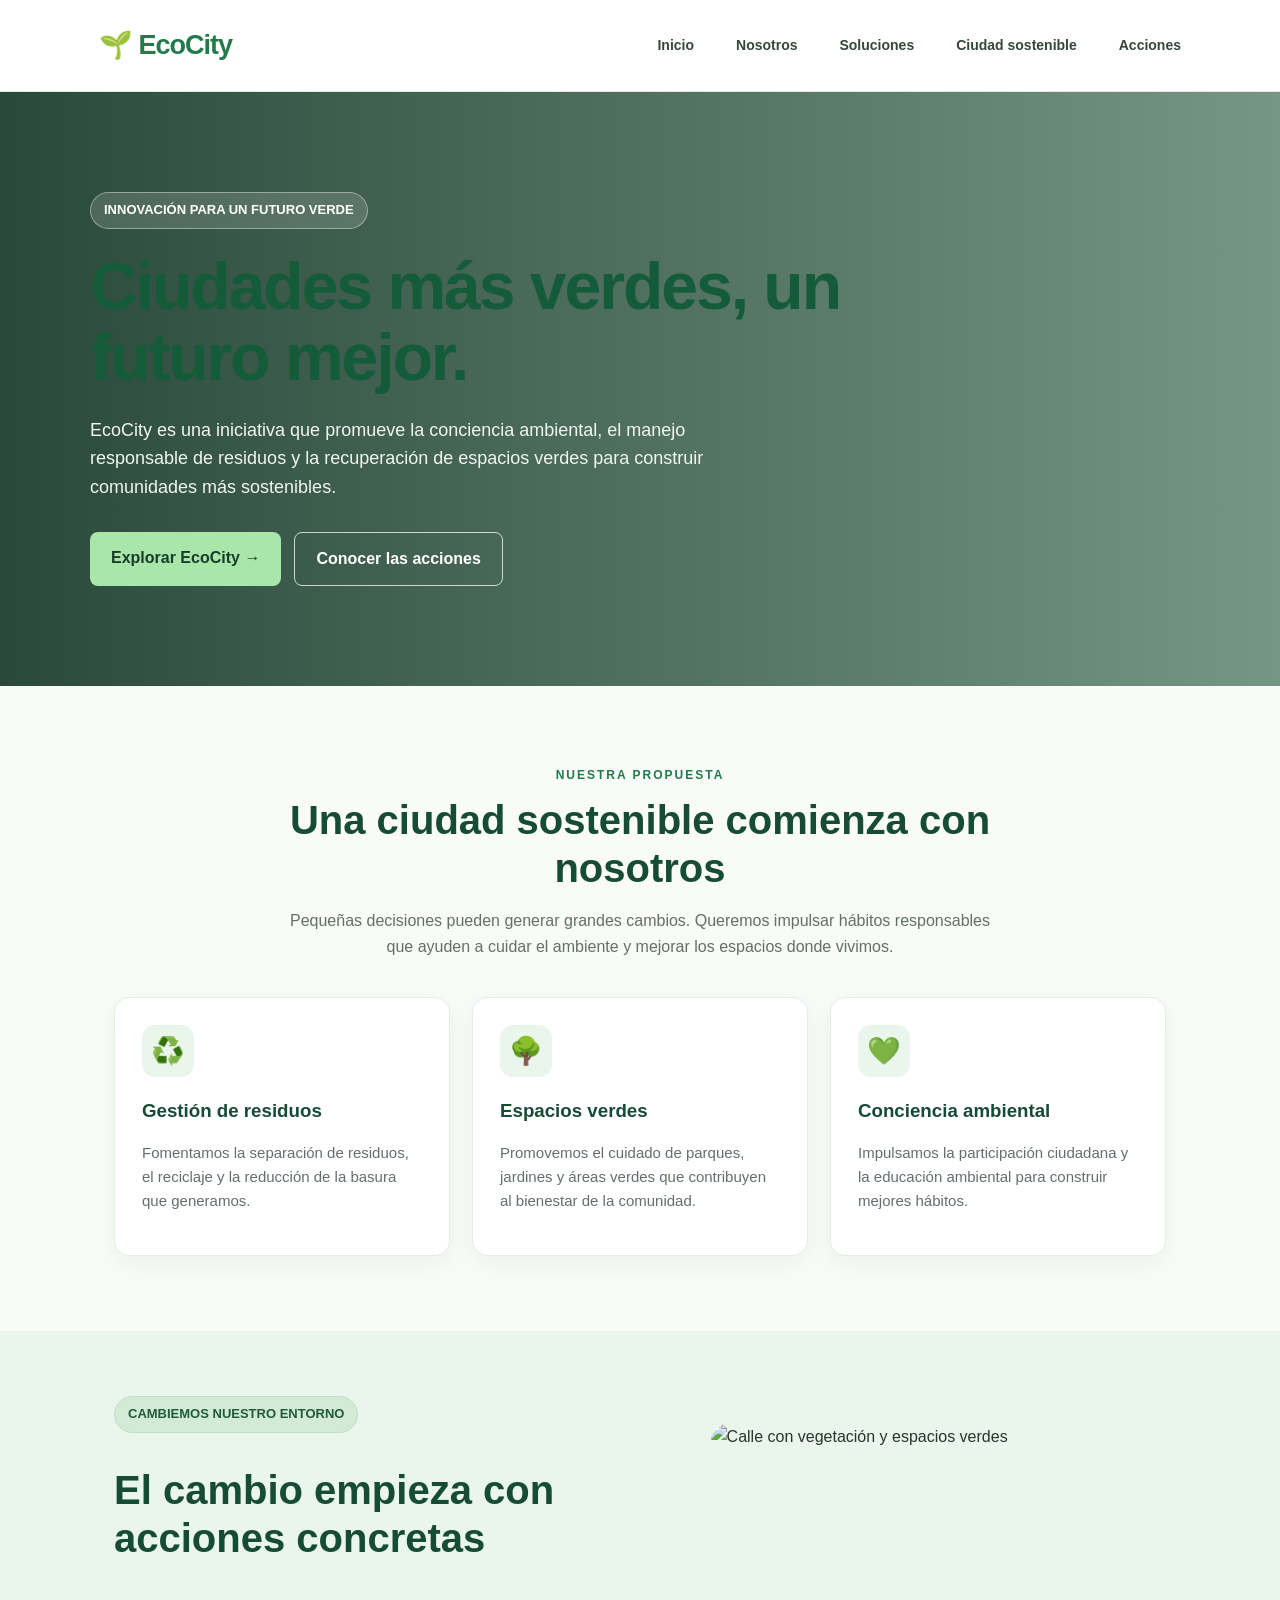
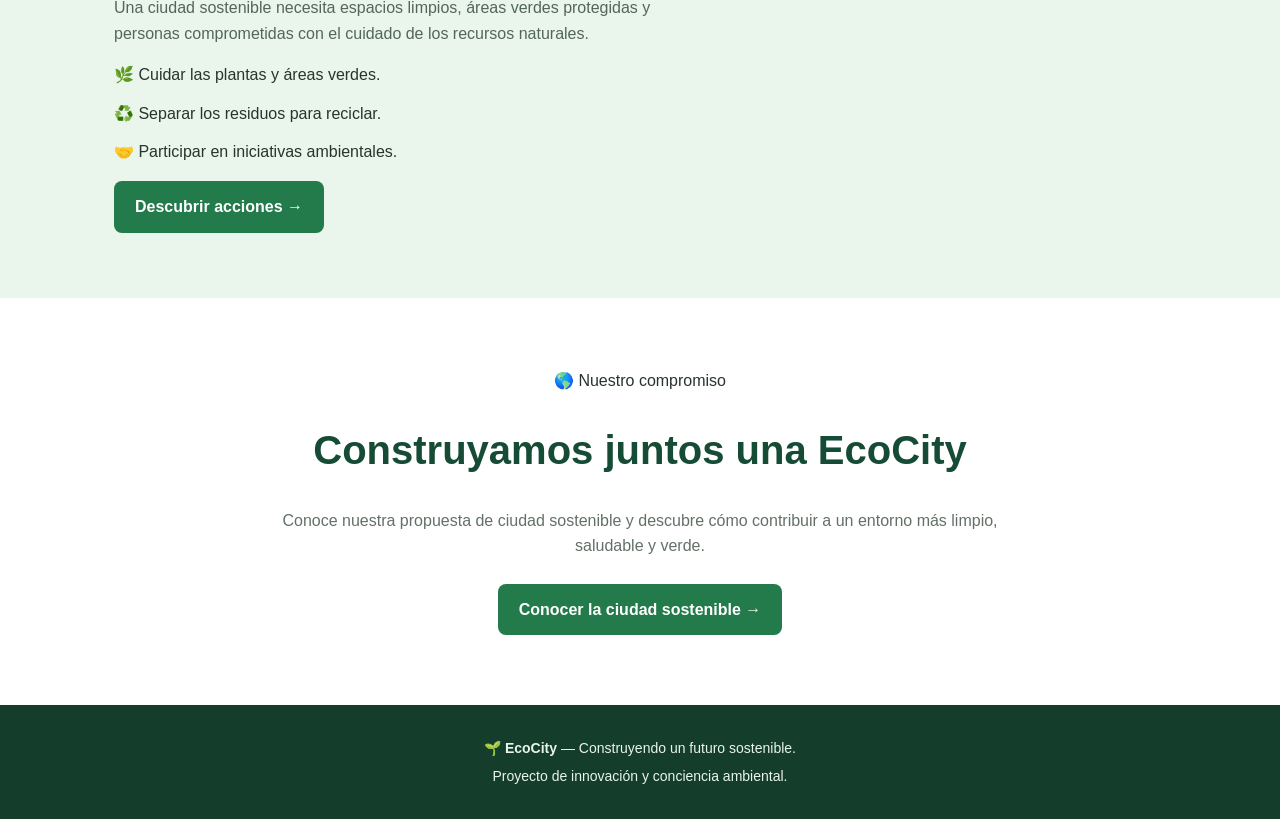
==== index.html @ c3476f80 "Add files via upload" ====
<!DOCTYPE html>
<html lang="es">
<head>
    <meta charset="UTF-8">
    <meta name="viewport" content="width=device-width, initial-scale=1.0">

    <title>EcoCity | Construyendo ciudades sostenibles</title>

    <meta name="description" content="EcoCity promueve ciudades más limpias, verdes y sostenibles mediante la conciencia ambiental y la gestión responsable de residuos.">

    <link rel="stylesheet" href="estilos.css">

    <style>
        :root {
            --verde: #237a4b;
            --verde-oscuro: #164b35;
            --verde-claro: #eaf5eb;
            --blanco: #ffffff;
            --texto: #26352d;
            --gris: #637067;
        }

        * {
            box-sizing: border-box;
        }

        html {
            scroll-behavior: smooth;
        }

        body {
            margin: 0;
            font-family: Arial, Helvetica, sans-serif;
            color: var(--texto);
            background: #f8fbf7;
            line-height: 1.6;
        }

        a {
            text-decoration: none;
        }

        .ec-header {
            background: var(--blanco);
            border-bottom: 1px solid #e4ece4;
            position: sticky;
            top: 0;
            z-index: 10;
        }

        .ec-nav {
            max-width: 1150px;
            margin: auto;
            padding: 16px 24px;
            display: flex;
            justify-content: space-between;
            align-items: center;
            gap: 20px;
        }

        .ec-logo {
            color: var(--verde);
            font-size: 27px;
            font-weight: 800;
            letter-spacing: -1px;
        }

        .ec-links {
            display: flex;
            flex-wrap: wrap;
            gap: 22px;
        }

        .ec-links a {
            color: #34473a;
            font-size: 14px;
            font-weight: 600;
        }

        .ec-links a:hover {
            color: var(--verde);
        }

        .ec-hero {
            background:
                linear-gradient(90deg, rgba(13, 48, 32, .88),
                rgba(20, 74, 45, .57)),
                url("https://images.unsplash.com/photo-1518005020951-eccb494ad742?auto=format&fit=crop&w=1800&q=85")
                center 55% / cover;
            color: white;
            padding: 100px 24px;
        }

        .ec-hero-content {
            max-width: 1100px;
            margin: auto;
        }

        .ec-etiqueta {
            display: inline-block;
            padding: 7px 13px;
            background: rgba(255, 255, 255, .15);
            border: 1px solid rgba(255, 255, 255, .4);
            border-radius: 30px;
            font-size: 13px;
            font-weight: 700;
        }

        .ec-hero h1 {
            max-width: 760px;
            font-size: clamp(38px, 6vw, 66px);
            line-height: 1.08;
            margin: 22px 0;
            letter-spacing: -2px;
        }

        .ec-hero p {
            max-width: 650px;
            font-size: 18px;
            color: #f0f6f0;
            margin-bottom: 30px;
        }

        .ec-botones {
            display: flex;
            flex-wrap: wrap;
            gap: 13px;
        }

        .ec-boton {
            display: inline-block;
            padding: 13px 21px;
            border-radius: 8px;
            font-weight: 700;
            transition: transform .2s, background .2s;
        }

        .ec-boton:hover {
            transform: translateY(-2px);
        }

        .ec-boton-principal {
            background: #a9e6a9;
            color: #173d29;
        }

        .ec-boton-secundario {
            color: white;
            border: 1px solid rgba(255, 255, 255, .75);
        }

        .ec-seccion {
            max-width: 1100px;
            margin: auto;
            padding: 75px 24px;
        }

        .ec-titulo {
            text-align: center;
            max-width: 720px;
            margin: 0 auto 38px;
        }

        .ec-titulo span {
            color: var(--verde);
            font-weight: 800;
            text-transform: uppercase;
            font-size: 12px;
            letter-spacing: 2px;
        }

        .ec-titulo h2 {
            font-size: clamp(28px, 4vw, 40px);
            line-height: 1.2;
            margin: 10px 0;
            color: var(--verde-oscuro);
        }

        .ec-titulo p {
            color: var(--gris);
        }

        .ec-grid {
            display: grid;
            grid-template-columns: repeat(3, minmax(0, 1fr));
            gap: 22px;
        }

        .ec-card {
            background: white;
            border: 1px solid #e4ece4;
            border-radius: 15px;
            padding: 27px;
            box-shadow: 0 8px 24px rgba(30, 70, 40, .05);
        }

        .ec-icono {
            width: 52px;
            height: 52px;
            display: grid;
            place-items: center;
            background: var(--verde-claro);
            border-radius: 13px;
            font-size: 27px;
        }

        .ec-card h3 {
            color: var(--verde-oscuro);
            margin-bottom: 8px;
        }

        .ec-card p {
            color: var(--gris);
            font-size: 15px;
        }

        .ec-destacado {
            background: var(--verde-claro);
        }

        .ec-destacado-contenido {
            max-width: 1100px;
            margin: auto;
            padding: 65px 24px;
            display: grid;
            grid-template-columns: 1.1fr .9fr;
            align-items: center;
            gap: 40px;
        }

        .ec-destacado h2 {
            color: var(--verde-oscuro);
            font-size: clamp(28px, 4vw, 40px);
            line-height: 1.2;
        }

        .ec-destacado p {
            color: #53665a;
        }

        .ec-lista {
            list-style: none;
            padding: 0;
        }

        .ec-lista li {
            margin: 13px 0;
        }

        .ec-imagen {
            width: 100%;
            min-height: 280px;
            height: 100%;
            max-height: 380px;
            object-fit: cover;
            border-radius: 18px;
        }

        .ec-acciones {
            background: white;
            text-align: center;
        }

        .ec-acciones-contenido {
            max-width: 800px;
            margin: auto;
            padding: 70px 24px;
        }

        .ec-acciones h2 {
            font-size: clamp(28px, 4vw, 40px);
            color: var(--verde-oscuro);
            line-height: 1.2;
        }

        .ec-acciones p {
            color: var(--gris);
            margin-bottom: 25px;
        }

        .ec-boton-verde {
            background: var(--verde);
            color: white;
        }

        .ec-footer {
            background: #143d2c;
            color: #e9f4eb;
            text-align: center;
            padding: 27px 20px;
            font-size: 14px;
        }

        .ec-footer p {
            margin: 5px 0;
        }

        @media (max-width: 760px) {
            .ec-nav {
                align-items: flex-start;
                flex-direction: column;
            }

            .ec-links {
                gap: 12px 18px;
            }

            .ec-hero {
                padding: 75px 22px;
            }

            .ec-grid {
                grid-template-columns: 1fr;
            }

            .ec-destacado-contenido {
                grid-template-columns: 1fr;
            }
        }
    </style>
</head>

<body>

    <header class="ec-header">
        <nav class="ec-nav">
            <a class="ec-logo" href="index.html">🌱 EcoCity</a>

            <div class="ec-links">
                <a href="index.html">Inicio</a>
                <a href="#nosotros">Nosotros</a>
                <a href="#soluciones">Soluciones</a>
                <a href="ciudad.html">Ciudad sostenible</a>
                <a href="acciones.html">Acciones</a>
            </div>
        </nav>
    </header>

    <main>
        <section class="ec-hero">
            <div class="ec-hero-content">
                <span class="ec-etiqueta">
                    INNOVACIÓN PARA UN FUTURO VERDE
                </span>

                <h1>Ciudades más verdes, un futuro mejor.</h1>

                <p>
                    EcoCity es una iniciativa que promueve la conciencia
                    ambiental, el manejo responsable de residuos y la
                    recuperación de espacios verdes para construir
                    comunidades más sostenibles.
                </p>

                <div class="ec-botones">
                    <a class="ec-boton ec-boton-principal"
                       href="ciudad.html">
                        Explorar EcoCity →
                    </a>

                    <a class="ec-boton ec-boton-secundario"
                       href="acciones.html">
                        Conocer las acciones
                    </a>
                </div>
            </div>
        </section>

        <section class="ec-seccion" id="nosotros">
            <div class="ec-titulo">
                <span>Nuestra propuesta</span>
                <h2>Una ciudad sostenible comienza con nosotros</h2>
                <p>
                    Pequeñas decisiones pueden generar grandes cambios.
                    Queremos impulsar hábitos responsables que ayuden a
                    cuidar el ambiente y mejorar los espacios donde vivimos.
                </p>
            </div>

            <div class="ec-grid">
                <article class="ec-card">
                    <div class="ec-icono">♻️</div>
                    <h3>Gestión de residuos</h3>
                    <p>
                        Fomentamos la separación de residuos, el reciclaje
                        y la reducción de la basura que generamos.
                    </p>
                </article>

                <article class="ec-card">
                    <div class="ec-icono">🌳</div>
                    <h3>Espacios verdes</h3>
                    <p>
                        Promovemos el cuidado de parques, jardines y áreas
                        verdes que contribuyen al bienestar de la comunidad.
                    </p>
                </article>

                <article class="ec-card">
                    <div class="ec-icono">💚</div>
                    <h3>Conciencia ambiental</h3>
                    <p>
                        Impulsamos la participación ciudadana y la educación
                        ambiental para construir mejores hábitos.
                    </p>
                </article>
            </div>
        </section>

        <section class="ec-destacado" id="soluciones">
            <div class="ec-destacado-contenido">
                <div>
                    <span class="ec-etiqueta"
                          style="background:#d3ebd5;color:#205c39;border-color:#c1dfc4">
                        CAMBIEMOS NUESTRO ENTORNO
                    </span>

                    <h2>El cambio empieza con acciones concretas</h2>

                    <p>
                        Una ciudad sostenible necesita espacios limpios,
                        áreas verdes protegidas y personas comprometidas
                        con el cuidado de los recursos naturales.
                    </p>

                    <ul class="ec-lista">
                        <li>🌿 Cuidar las plantas y áreas verdes.</li>
                        <li>♻️ Separar los residuos para reciclar.</li>
                        <li>🤝 Participar en iniciativas ambientales.</li>
                    </ul>

                    <a class="ec-boton ec-boton-verde"
                       href="acciones.html">
                        Descubrir acciones →
                    </a>
                </div>

                <img
                    class="ec-imagen"
                    src="https://ecolife.zone/wp-content/uploads/2024/10/green_streets_incorporating_nature_and_sustainability_into_pedestrian_spaces-1024x578.webp"
                    alt="Calle con vegetación y espacios verdes"
                    loading="lazy"
                >
            </div>
        </section>

        <section class="ec-acciones">
            <div class="ec-acciones-contenido">
                <span>🌎 Nuestro compromiso</span>

                <h2>Construyamos juntos una EcoCity</h2>

                <p>
                    Conoce nuestra propuesta de ciudad sostenible y descubre
                    cómo contribuir a un entorno más limpio, saludable y verde.
                </p>

                <a class="ec-boton ec-boton-verde"
                   href="ciudad.html">
                    Conocer la ciudad sostenible →
                </a>
            </div>
        </section>
    </main>

    <footer class="ec-footer">
        <p><strong>🌱 EcoCity</strong> — Construyendo un futuro sostenible.</p>
        <p>Proyecto de innovación y conciencia ambiental.</p>
    </footer>

</body>
</html>
---- estilos.css ----
* {
    box-sizing: border-box;
}

html {
    scroll-behavior: smooth;
}

body {
    margin: 0;
    font-family: Arial, Helvetica, sans-serif;
    color: #234536;
    background: #f5faf4;
    line-height: 1.6;
}


.barra {
    background: #176b43;
    color: white;
    padding: 16px 5%;
    display: flex;
    align-items: center;
    justify-content: space-between;
    gap: 20px;
    flex-wrap: wrap;
    box-shadow: 0 3px 12px #123b2818;
}

.logo {
    color: white;
    font-size: 27px;
    font-weight: bold;
    text-decoration: none;
    display: flex;
    align-items: center;
    gap: 8px;
}

.logo-hoja {
    font-size: 30px;
}

nav {
    display: flex;
    align-items: center;
    justify-content: center;
    gap: 18px;
    flex-wrap: wrap;
}

nav a {
    color: white;
    text-decoration: none;
    font-size: 14px;
    font-weight: bold;
    padding: 8px 10px;
    border-radius: 8px;
    transition: background 0.2s;
}

nav a:hover,
nav a[aria-current="page"] {
    background: #ffffff25;
}


.portada {
    padding: 75px 10%;
    background: linear-gradient(120deg, #e1f5df, #c5e9d7);
    text-align: center;
}

.etiqueta {
    color: #176b43;
    font-weight: bold;
    letter-spacing: 2px;
}

h1 {
    color: #145b39;
    font-size: clamp(34px, 5vw, 54px);
    line-height: 1.15;
    margin: 15px 0;
}

.portada > p:not(.etiqueta) {
    max-width: 650px;
    margin: 20px auto;
    font-size: 18px;
}

.boton {
    display: inline-block;
    background: #176b43;
    color: white;
    padding: 12px 24px;
    border-radius: 30px;
    text-decoration: none;
    font-weight: bold;
    margin-top: 12px;
}

.boton:hover {
    background: #104d30;
}

.seccion,
.reto {
    padding: 55px 8%;
}

.seccion h2,
.reto h2 {
    text-align: center;
    color: #176b43;
    font-size: 30px;
}

.introduccion {
    text-align: center;
    margin-bottom: 30px;
}

.tarjetas {
    display: grid;
    grid-template-columns: repeat(2, minmax(0, 1fr));
    gap: 22px;
    max-width: 950px;
    margin: 0 auto;
}

.tarjeta {
    background: white;
    padding: 25px;
    border-radius: 18px;
    border: 1px solid #dcebdc;
    box-shadow: 0 5px 16px #164d3810;
    transition: transform 0.2s;
}

.tarjeta:hover {
    transform: translateY(-4px);
}

.icono {
    font-size: 36px;
}

.tarjeta h3 {
    color: #176b43;
    margin-bottom: 8px;
}

.reto {
    background: #e5f3e3;
    max-width: 100%;
}

.reto > p {
    text-align: center;
}

.opcion {
    display: block;
    max-width: 600px;
    margin: 12px auto;
    padding: 14px;
    background: white;
    border-radius: 10px;
    cursor: pointer;
}

.opcion input {
    margin-right: 10px;
    accent-color: #176b43;
}

#progreso {
    font-weight: bold;
    color: #176b43;
    margin-top: 22px;
}

footer {
    text-align: center;
    background: #176b43;
    color: white;
    padding: 24px;
}

footer a {
    color: white;
}

@media (max-width: 600px) {
    .barra {
        justify-content: center;
    }

    nav {
        justify-content: center;
        gap: 14px;
    }

    .portada {
        padding: 50px 7%;
    }

    .tarjetas {
        grid-template-columns: 1fr;
    }

    .seccion,
    .reto {
        padding: 38px 6%;
    }
}

/* Tarjetas ecológicas interactivas */
.tarjeta-interactiva {
    overflow: hidden;
    transition: transform 0.3s ease, box-shadow 0.3s ease;
}

.tarjeta-interactiva:hover {
    transform: translateY(-5px);
    box-shadow: 0 10px 25px rgba(20, 100, 60, 0.15);
}

/* Imagen de cada acción */
.imagen-accion {
    width: 100%;
    height: 190px;
    object-fit: cover;
    display: block;
    border-radius: 12px;
    margin-bottom: 18px;
}

/* Botón para descubrir consejos */
.boton-accion {
    background: #176b45;
    color: white;
    border: none;
    border-radius: 25px;
    padding: 12px 20px;
    font-size: 14px;
    font-weight: bold;
    cursor: pointer;
    transition: background 0.3s ease, transform 0.2s ease;
}

.boton-accion:hover {
    background: #0d5032;
    transform: scale(1.04);
}

/* Mensaje que aparece al pulsar */
.mensaje-accion {
    margin-top: 15px;
    padding: 14px;
    background: #e4f6e9;
    border-left: 4px solid #238653;
    border-radius: 8px;
    color: #174d32;
}

.mensaje-accion p {
    margin-bottom: 0;
}

/* Calculadora de reciclaje EcoCity */
.calculadora-reciclaje {
    background: #f2faf4;
    padding: 40px 20px;
    border-radius: 16px;
}

.calculadora {
    max-width: 600px;
    margin: 24px auto 0;
    padding: 24px;
    background: #ffffff;
    border-radius: 16px;
    box-shadow: 0 8px 24px rgba(0, 0, 0, 0.08);
    display: flex;
    flex-direction: column;
    gap: 10px;
}

.calculadora label {
    font-weight: 600;
    margin-top: 8px;
    color: #174d32;
}

.calculadora select,
.calculadora input {
    width: 100%;
    padding: 12px;
    border: 1px solid #cbd5ce;
    border-radius: 8px;
    font: inherit;
    box-sizing: border-box;
}

.calculadora .boton-accion {
    margin-top: 12px;
}

.resultado-reciclaje {
    margin-top: 12px;
    padding: 16px;
    background: #e4f6e9;
    color: #174d32;
    border-radius: 10px;
    font-weight: 600;
}

.nota-reciclaje {
    font-size: 13px;
    color: #58665d;
    margin-top: 12px;
}

/* ===== PORTADA RENOVADA DE ECOCITY ===== */

.portada.portada-eco {
    position: relative;
    min-height: 430px;
    padding: 64px 7%;
    margin-bottom: 36px;
    border-radius: 24px;
    overflow: hidden;

    display: flex;
    align-items: center;
    justify-content: space-between;
    gap: 24px;

    background:
        linear-gradient(
            90deg,
            rgba(7, 42, 25, 0.88),
            rgba(7, 42, 25, 0.60),
            rgba(7, 42, 25, 0.20)
        ),
        url("https://images.unsplash.com/photo-1441974231531-c6227db76b6e?auto=format&fit=crop&w=1800&q=85")
        center / cover no-repeat;

    color: white;
    box-sizing: border-box;
}

.portada-eco .contenido-portada {
    max-width: 650px;
    position: relative;
    z-index: 1;
}

.portada-eco .etiqueta {
    display: inline-block;
    color: #e5ffe9;
    background: rgba(255, 255, 255, 0.14);
    padding: 8px 13px;
    border-radius: 999px;
    font-size: 0.8rem;
    font-weight: 700;
    letter-spacing: 0.06em;
}

.portada-eco h1 {
    color: white;
    font-size: clamp(2.2rem, 5vw, 4.2rem);
    line-height: 1.08;
    margin: 22px 0 16px;
}

.portada-eco h1 span {
    display: block;
    color: #b8f3c8;
}

.portada-eco .contenido-portada > p {
    max-width: 470px;
    font-size: 1.1rem;
    line-height: 1.6;
    color: #f1fff3;
}

.portada-eco .botones-portada {
    display: flex;
    flex-wrap: wrap;
    align-items: center;
    gap: 12px;
    margin-top: 26px;
}

.portada-eco .boton {
    display: inline-flex;
    align-items: center;
    gap: 10px;
    text-decoration: none;
    background: #b9f2c8;
    color: #15452b;
    padding: 14px 20px;
    border-radius: 999px;
    font-weight: 700;
    transition: transform 0.2s, background 0.2s;
}

.portada-eco .boton:hover {
    transform: translateY(-2px);
    background: #d3f9dc;
}

.portada-eco .boton-secundario {
    display: inline-flex;
    align-items: center;
    justify-content: center;
    text-decoration: none;
    color: white;
    border: 1px solid rgba(255, 255, 255, 0.8);
    background: rgba(255, 255, 255, 0.10);
    padding: 13px 18px;
    border-radius: 999px;
    font-weight: 700;
    transition: background 0.2s;
}

.portada-eco .boton-secundario:hover {
    background: rgba(255, 255, 255, 0.22);
}

.portada-eco .sello-portada {
    flex: 0 0 155px;
    width: 155px;
    height: 155px;
    border: 1px solid rgba(255, 255, 255, 0.7);
    border-radius: 50%;
    background: rgba(255, 255, 255, 0.12);
    backdrop-filter: blur(5px);

    display: flex;
    flex-direction: column;
    justify-content: center;
    align-items: center;
    text-align: center;

    color: white;
    position: relative;
    z-index: 1;
}

.portada-eco .sello-portada > span {
    font-size: 2.1rem;
}

.portada-eco .sello-portada strong {
    font-size: 1rem;
}

.portada-eco .sello-portada small {
    margin-top: 4px;
    color: #e3f8e8;
}

/* Adaptación para celulares */

@media (max-width: 700px) {
    .portada.portada-eco {
        min-height: auto;
        padding: 42px 24px;
        border-radius: 18px;
    }

    .portada-eco .sello-portada {
        display: none;
    }

    .portada-eco h1 {
        font-size: clamp(2rem, 9vw, 3rem);
    }

    .portada-eco .contenido-portada > p {
        font-size: 1rem;
    }

    .portada-eco .botones-portada {
        align-items: stretch;
        flex-direction: column;
    }

    .portada-eco .boton,
    .portada-eco .boton-secundario {
        width: 100%;
        box-sizing: border-box;
        justify-content: center;
    }
}

/* ===== MEJORA VISUAL DE LAS TARJETAS ECOCITY ===== */

.tarjetas {
    gap: 28px;
}

.tarjeta-interactiva {
    padding: 18px;
    border: 1px solid #dcebdd;
    border-radius: 20px;
    background: linear-gradient(180deg, #ffffff 0%, #f9fdf9 100%);
    box-shadow: 0 6px 20px rgba(23, 107, 67, 0.08);
    transition: transform 0.3s ease, box-shadow 0.3s ease;
}

.tarjeta-interactiva:hover {
    transform: translateY(-7px);
    box-shadow: 0 14px 30px rgba(23, 107, 67, 0.16);
}

.imagen-accion {
    height: 220px;
    object-fit: cover;
    border-radius: 14px;
    margin-bottom: 18px;
    transition: transform 0.4s ease;
}

.tarjeta-interactiva:hover .imagen-accion {
    transform: scale(1.02);
}

.tarjeta-interactiva h3 {
    font-size: 22px;
    margin-top: 8px;
    margin-bottom: 10px;
}

.tarjeta-interactiva p {
    color: #52675a;
    line-height: 1.7;
}

.boton-accion {
    display: inline-flex;
    align-items: center;
    justify-content: center;
    gap: 8px;
    padding: 12px 20px;
    border-radius: 30px;
    background: #176b43;
    color: white;
    box-shadow: 0 4px 10px rgba(23, 107, 67, 0.15);
}

.boton-accion:focus-visible {
    outline: 3px solid #9cddb1;
    outline-offset: 3px;
}

.mensaje-accion {
    line-height: 1.7;
    animation: aparecer-mensaje 0.3s ease;
}

@keyframes aparecer-mensaje {
    from {
        opacity: 0;
        transform: translateY(-6px);
    }

    to {
        opacity: 1;
        transform: translateY(0);
    }
}

/* Ajustes para celulares */

@media (max-width: 600px) {
    .tarjetas {
        grid-template-columns: 1fr;
        gap: 20px;
    }

    .tarjeta-interactiva {
        padding: 15px;
    }

    .imagen-accion {
        height: 210px;
    }

    .tarjeta-interactiva h3 {
        font-size: 20px;
    }

    .boton-accion {
        width: 100%;
        box-sizing: border-box;
    }
}

/* ===== DISEÑO DEL RETO ECOLÓGICO ===== */

#reto.reto {
    padding: 55px 7%;
    background: linear-gradient(135deg, #e8f7e9, #f5fbf4);
}

.encabezado-reto {
    max-width: 650px;
    margin: 0 auto 28px;
    text-align: center;
}

.etiqueta-reto {
    display: inline-block;
    padding: 7px 13px;
    border-radius: 30px;
    background: #d4efda;
    color: #176b43;
    font-size: 12px;
    font-weight: bold;
    letter-spacing: 1px;
}

.encabezado-reto h2 {
    margin: 14px 0 8px;
    color: #145b39;
    font-size: clamp(28px, 4vw, 38px);
}

.encabezado-reto p {
    color: #52675a;
}

.panel-reto {
    max-width: 700px;
    margin: 0 auto;
    padding: 28px;
    background: white;
    border: 1px solid #dcebdd;
    border-radius: 22px;
    box-shadow: 0 12px 35px rgba(23, 107, 67, 0.09);
}

.resumen-reto {
    display: flex;
    align-items: center;
    justify-content: space-between;
    gap: 16px;
}

.texto-progreso {
    color: #176b43;
    font-size: 14px;
    font-weight: bold;
}

#progreso {
    margin: 6px 0 16px;
    color: #234536;
    font-weight: bold;
}

.circulo-progreso {
    display: flex;
    align-items: center;
    justify-content: center;
    flex-shrink: 0;
    width: 68px;
    height: 68px;
    border: 5px solid #b8e5c4;
    border-radius: 50%;
    color: #176b43;
    font-size: 20px;
    font-weight: bold;
}

.barra-progreso {
    width: 100%;
    height: 13px;
    overflow: hidden;
    border-radius: 20px;
    background: #e7eee8;
}

.relleno-progreso {
    width: 0%;
    height: 100%;
    border-radius: inherit;
    background: linear-gradient(90deg, #39a96b, #176b43);
    transition: width 0.5s ease;
}

.lista-reto {
    margin-top: 24px;
}

.lista-reto .opcion {
    display: flex;
    align-items: center;
    gap: 12px;
    max-width: none;
    margin: 12px 0;
    padding: 16px;
    border: 1px solid #e0ebe1;
    border-radius: 12px;
    background: #fbfdfb;
    transition: background 0.2s, border-color 0.2s;
}

.lista-reto .opcion:has(input:checked) {
    background: #e9f8ec;
    border-color: #72bd87;
}

.lista-reto .opcion input {
    width: 19px;
    height: 19px;
    flex-shrink: 0;
    accent-color: #176b43;
}

.lista-reto .opcion span {
    flex: 1;
}

.mensaje-reto {
    margin: 22px 0 0;
    padding: 15px;
    border-radius: 12px;
    background: #e4f6e9;
    color: #176b43;
    font-weight: bold;
    text-align: center;
}

@media (max-width: 600px) {
    #reto.reto {
        padding: 38px 6%;
    }

    .panel-reto {
        padding: 20px 16px;
    }

    .circulo-progreso {
        width: 58px;
        height: 58px;
        font-size: 17px;
    }

    .lista-reto .opcion {
        padding: 13px 10px;
    }
}

/* ===== EC CITY: PAGINA NUESTRO IMPACTO ===== */

.impacto-portada {
    position: relative;
    display: flex;
    align-items: center;
    min-height: 440px;
    padding: 75px 8%;
    overflow: hidden;
    background:
        linear-gradient(90deg, rgba(7, 48, 31, .88), rgba(7, 48, 31, .35)),
        url("https://images.unsplash.com/photo-1470071459604-3b5ec3a7fe05?auto=format&fit=crop&w=1800&q=85")
        center 48% / cover no-repeat;
    color: white;
}

.impacto-contenido {
    max-width: 720px;
}

.impacto-etiqueta {
    display: inline-block;
    margin-bottom: 18px;
    padding: 8px 14px;
    border: 1px solid rgba(255,255,255,.45);
    border-radius: 30px;
    background: rgba(255,255,255,.12);
    font-size: 12px;
    font-weight: bold;
    letter-spacing: 1px;
}

.impacto-portada h1 {
    max-width: 680px;
    margin: 0 0 20px;
    font-size: clamp(34px, 5vw, 55px);
    line-height: 1.12;
}

.impacto-portada p {
    max-width: 570px;
    margin-bottom: 28px;
    color: #edf7ef;
    font-size: 17px;
    line-height: 1.8;
}

.impacto-boton,
.impacto-final a {
    display: inline-block;
    padding: 14px 22px;
    border-radius: 10px;
    background: #c5f0ce;
    color: #145b39;
    font-weight: bold;
    text-decoration: none;
    transition: transform .25s, background .25s;
}

.impacto-boton:hover,
.impacto-final a:hover {
    transform: translateY(-3px);
    background: white;
}

.impacto-introduccion {
    max-width: 850px;
    margin: 0 auto;
    padding: 65px 7% 45px;
    text-align: center;
}

.impacto-subtitulo {
    color: #25834d;
    font-size: 12px;
    font-weight: bold;
    letter-spacing: 1.8px;
}

.impacto-introduccion h2,
.impacto-cabecera h2,
.impacto-beneficios h2 {
    margin: 13px 0;
    color: #174e34;
    font-size: clamp(27px, 4vw, 36px);
    line-height: 1.25;
}

.impacto-introduccion p,
.impacto-cabecera p {
    color: #5b6c61;
    font-size: 16px;
    line-height: 1.8;
}

.impacto-metas {
    padding: 55px 7%;
    background: #f1f8f1;
}

.impacto-cabecera {
    max-width: 650px;
    margin: 0 auto 32px;
    text-align: center;
}

.impacto-tarjetas {
    display: grid;
    grid-template-columns: repeat(3, minmax(0, 1fr));
    gap: 24px;
    max-width: 1100px;
    margin: 0 auto;
}

.impacto-tarjeta {
    padding: 30px 25px;
    border: 1px solid #e0ebdf;
    border-radius: 18px;
    background: white;
    box-shadow: 0 8px 24px rgba(25, 76, 45, .06);
    transition: transform .25s, box-shadow .25s;
}

.impacto-tarjeta:hover {
    transform: translateY(-7px);
    box-shadow: 0 15px 30px rgba(25, 76, 45, .12);
}

.impacto-icono {
    display: flex;
    align-items: center;
    justify-content: center;
    width: 58px;
    height: 58px;
    margin-bottom: 20px;
    border-radius: 16px;
    background: #e3f5e5;
    font-size: 29px;
}

.impacto-tarjeta h3 {
    margin: 0 0 12px;
    color: #195b38;
    font-size: 21px;
}

.impacto-tarjeta p {
    color: #596b5e;
    line-height: 1.8;
}

.impacto-tipo {
    display: inline-block;
    margin-top: 8px;
    padding: 7px 11px;
    border-radius: 20px;
    background: #edf7ee;
    color: #267044;
    font-size: 12px;
    font-weight: bold;
}

.impacto-beneficios {
    display: grid;
    grid-template-columns: 1fr 1fr;
    align-items: center;
    gap: 50px;
    max-width: 1150px;
    margin: 0 auto;
    padding: 75px 7%;
}

.impacto-beneficios-texto > p {
    color: #596b5e;
    line-height: 1.9;
}

.impacto-lista {
    display: grid;
    gap: 18px;
}

.impacto-beneficio {
    display: flex;
    align-items: flex-start;
    gap: 15px;
    padding: 19px;
    border: 1px solid #e3ece3;
    border-radius: 14px;
    background: #fff;
}

.impacto-beneficio > span {
    display: flex;
    align-items: center;
    justify-content: center;
    flex-shrink: 0;
    width: 32px;
    height: 32px;
    border-radius: 50%;
    background: #dff4e3;
    color: #176b43;
    font-weight: bold;
}

.impacto-beneficio h3 {
    margin: 2px 0 7px;
    color: #20553a;
    font-size: 17px;
}

.impacto-beneficio p {
    margin: 0;
    color: #647268;
    font-size: 14px;
    line-height: 1.7;
}

.impacto-final {
    padding: 55px 7%;
    background: linear-gradient(135deg, #145b39, #247c4c);
    color: white;
    text-align: center;
}

.impacto-final > span {
    font-size: 42px;
}

.impacto-final h2 {
    margin: 14px 0;
    font-size: clamp(26px, 4vw, 35px);
}

.impacto-final p {
    max-width: 620px;
    margin: 0 auto 25px;
    color: #e5f4e8;
    line-height: 1.8;
}

@media (max-width: 760px) {
    .impacto-portada {
        min-height: 420px;
        padding: 55px 6%;
    }

    .impacto-tarjetas {
        grid-template-columns: 1fr;
        max-width: 500px;
    }

    .impacto-beneficios {
        grid-template-columns: 1fr;
        gap: 25px;
        padding: 50px 6%;
    }

    .impacto-metas {
        padding: 45px 6%;
    }

    .impacto-introduccion {
        padding: 48px 6% 35px;
    }
}

/* ===== DISEÑO DEL REPORTE DE RECICLAJE ===== */

.reporte-reciclaje {
    max-width: 1000px;
    margin: 35px auto 0;
    padding: 28px;
    border: 1px solid #dcebdd;
    border-radius: 20px;
    background: #fff;
    box-shadow: 0 10px 30px rgba(23, 107, 67, .08);
}

.encabezado-reporte {
    margin-bottom: 25px;
    text-align: center;
}

.encabezado-reporte > span {
    color: #21834b;
    font-size: 12px;
    font-weight: bold;
    letter-spacing: 1.5px;
}

.encabezado-reporte h3 {
    margin: 10px 0;
    color: #175c39;
    font-size: clamp(25px, 4vw, 32px);
}

.encabezado-reporte p,
.nota-reciclaje {
    color: #617166;
    line-height: 1.7;
}

.resumen-reciclaje {
    display: grid;
    grid-template-columns: repeat(3, minmax(0, 1fr));
    gap: 15px;
    margin-bottom: 25px;
}

.dato-reciclaje {
    padding: 20px 15px;
    border: 1px solid #dcebdd;
    border-radius: 14px;
    background: #f1f8f1;
}

.dato-reciclaje span,
.dato-reciclaje strong {
    display: block;
}

.dato-reciclaje span {
    margin-bottom: 10px;
    color: #52675a;
    font-size: 14px;
}

.dato-reciclaje strong {
    color: #176b43;
    font-size: clamp(19px, 3vw, 27px);
    overflow-wrap: anywhere;
}

.tabla-reporte-contenedor {
    width: 100%;
    overflow-x: auto;
    margin-bottom: 20px;
}

.tabla-reporte {
    width: 100%;
    border-collapse: collapse;
    text-align: left;
}

.tabla-reporte th,
.tabla-reporte td {
    padding: 13px 12px;
    border-bottom: 1px solid #e5eee6;
    white-space: nowrap;
}

.tabla-reporte th {
    background: #e9f5eb;
    color: #175c39;
    font-size: 13px;
}

.tabla-reporte td {
    color: #405448;
    font-size: 14px;
}

.tabla-reporte tbody tr:hover {
    background: #f7fbf7;
}

.boton-eliminar {
    padding: 8px 11px;
    border: 0;
    border-radius: 8px;
    background: #fdebea;
    color: #a12c27;
    cursor: pointer;
}

.boton-eliminar:hover {
    background: #f8d4d1;
}

.reporte-reciclaje > .boton-accion {
    margin: 5px 8px 5px 0;
}

@media (max-width: 600px) {
    .reporte-reciclaje {
        padding: 20px 12px;
    }

    .resumen-reciclaje {
        grid-template-columns: 1fr;
    }

    .dato-reciclaje {
        padding: 15px;
    }
}

@media print {
    body * {
        visibility: hidden;
    }

    #reporte-reciclaje,
    #reporte-reciclaje * {
        visibility: visible;
    }

    #reporte-reciclaje {
        position: absolute;
        top: 0;
        left: 0;
        width: 100%;
        max-width: none;
        margin: 0;
        padding: 10px;
        border: none;
        box-shadow: none;
    }

    #boton-limpiar-reporte,
    #boton-imprimir-reporte,
    .boton-eliminar {
        display: none !important;
    }

    .tabla-reporte th {
        background: #e9f5eb !important;
        print-color-adjust: exact;
        -webkit-print-color-adjust: exact;
    }
}

/* ===== COMPARACIÓN VISUAL DE ECOCITY ===== */
.impacto-comparacion {
    padding: 75px 8%;
    background: #f1f7f0;
}

.comparacion-tarjetas {
    display: grid;
    grid-template-columns: repeat(2, minmax(0, 1fr));
    gap: 28px;
    max-width: 1100px;
    margin: 35px auto 0;
}

.comparacion-tarjeta {
    overflow: hidden;
    background: #ffffff;
    border-radius: 20px;
    box-shadow: 0 8px 25px rgba(25, 70, 42, 0.10);
    transition: transform 0.3s ease, box-shadow 0.3s ease;
}

.comparacion-tarjeta:hover {
    transform: translateY(-7px);
    box-shadow: 0 14px 30px rgba(25, 70, 42, 0.16);
}

.comparacion-tarjeta img {
    display: block;
    width: 100%;
    height: 260px;
    object-fit: cover;
}

.comparacion-texto {
    padding: 24px;
}

.comparacion-etiqueta {
    display: inline-block;
    padding: 6px 12px;
    border-radius: 20px;
    background: #e3efdf;
    color: #285d36;
    font-size: 0.78rem;
    font-weight: 700;
    letter-spacing: 0.5px;
}

.comparacion-texto h3 {
    margin: 14px 0 10px;
    color: #244b31;
}

.comparacion-texto p {
    margin: 0;
    color: #536257;
    line-height: 1.7;
}


.comparacion-nota {
    max-width: 850px;
    margin: 24px auto 0;
    color: #617064;
    font-size: 0.88rem;
    text-align: center;
    line-height: 1.6;
}

/* Ajustes para celulares */
@media (max-width: 700px) {
    .impacto-comparacion {
        padding: 50px 6%;
    }

    .comparacion-tarjetas {
        grid-template-columns: 1fr;
        gap: 22px;
    }

    .comparacion-tarjeta img {
        height: 200px;
    }
}
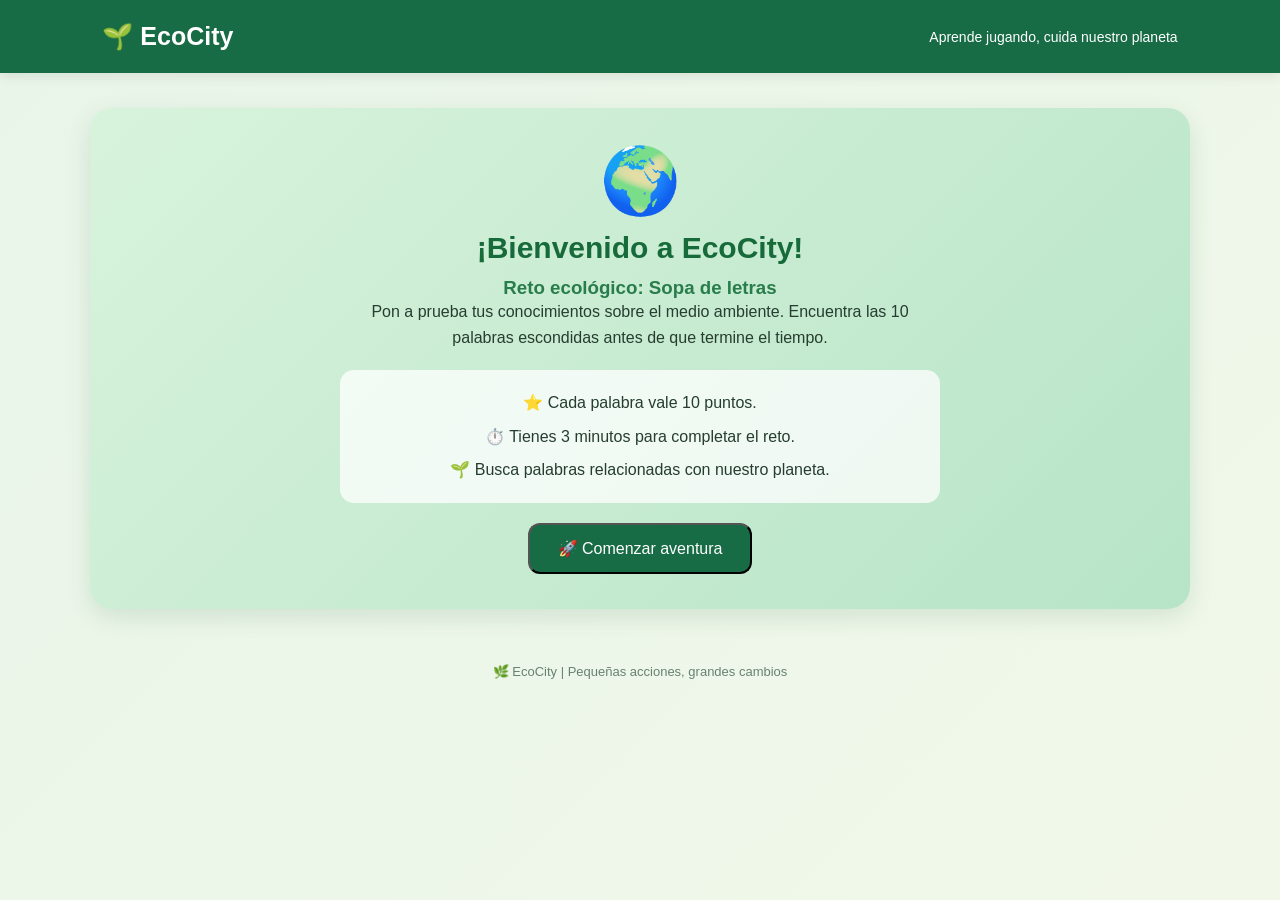
==== commit bda3f64c: "Add files via upload" ====
--- a/index.html
+++ b/index.html
@@ -4,470 +4,126 @@
 <head>
     <meta charset="UTF-8">
     <meta name="viewport" content="width=device-width, initial-scale=1.0">
-
-    <title>EcoCity | Construyendo ciudades sostenibles</title>
-
-    <meta name="description" content="EcoCity promueve ciudades más limpias, verdes y sostenibles mediante la conciencia ambiental y la gestión responsable de residuos.">
+    <title>Sopa de Letras Ecológica | EcoCity</title>
 
     <link rel="stylesheet" href="estilos.css">
-
-    <style>
-        :root {
-            --verde: #237a4b;
-            --verde-oscuro: #164b35;
-            --verde-claro: #eaf5eb;
-            --blanco: #ffffff;
-            --texto: #26352d;
-            --gris: #637067;
-        }
-
-        * {
-            box-sizing: border-box;
-        }
-
-        html {
-            scroll-behavior: smooth;
-        }
-
-        body {
-            margin: 0;
-            font-family: Arial, Helvetica, sans-serif;
-            color: var(--texto);
-            background: #f8fbf7;
-            line-height: 1.6;
-        }
-
-        a {
-            text-decoration: none;
-        }
-
-        .ec-header {
-            background: var(--blanco);
-            border-bottom: 1px solid #e4ece4;
-            position: sticky;
-            top: 0;
-            z-index: 10;
-        }
-
-        .ec-nav {
-            max-width: 1150px;
-            margin: auto;
-            padding: 16px 24px;
-            display: flex;
-            justify-content: space-between;
-            align-items: center;
-            gap: 20px;
-        }
-
-        .ec-logo {
-            color: var(--verde);
-            font-size: 27px;
-            font-weight: 800;
-            letter-spacing: -1px;
-        }
-
-        .ec-links {
-            display: flex;
-            flex-wrap: wrap;
-            gap: 22px;
-        }
-
-        .ec-links a {
-            color: #34473a;
-            font-size: 14px;
-            font-weight: 600;
-        }
-
-        .ec-links a:hover {
-            color: var(--verde);
-        }
-
-        .ec-hero {
-            background:
-                linear-gradient(90deg, rgba(13, 48, 32, .88),
-                rgba(20, 74, 45, .57)),
-                url("https://images.unsplash.com/photo-1518005020951-eccb494ad742?auto=format&fit=crop&w=1800&q=85")
-                center 55% / cover;
-            color: white;
-            padding: 100px 24px;
-        }
-
-        .ec-hero-content {
-            max-width: 1100px;
-            margin: auto;
-        }
-
-        .ec-etiqueta {
-            display: inline-block;
-            padding: 7px 13px;
-            background: rgba(255, 255, 255, .15);
-            border: 1px solid rgba(255, 255, 255, .4);
-            border-radius: 30px;
-            font-size: 13px;
-            font-weight: 700;
-        }
-
-        .ec-hero h1 {
-            max-width: 760px;
-            font-size: clamp(38px, 6vw, 66px);
-            line-height: 1.08;
-            margin: 22px 0;
-            letter-spacing: -2px;
-        }
-
-        .ec-hero p {
-            max-width: 650px;
-            font-size: 18px;
-            color: #f0f6f0;
-            margin-bottom: 30px;
-        }
-
-        .ec-botones {
-            display: flex;
-            flex-wrap: wrap;
-            gap: 13px;
-        }
-
-        .ec-boton {
-            display: inline-block;
-            padding: 13px 21px;
-            border-radius: 8px;
-            font-weight: 700;
-            transition: transform .2s, background .2s;
-        }
-
-        .ec-boton:hover {
-            transform: translateY(-2px);
-        }
-
-        .ec-boton-principal {
-            background: #a9e6a9;
-            color: #173d29;
-        }
-
-        .ec-boton-secundario {
-            color: white;
-            border: 1px solid rgba(255, 255, 255, .75);
-        }
-
-        .ec-seccion {
-            max-width: 1100px;
-            margin: auto;
-            padding: 75px 24px;
-        }
-
-        .ec-titulo {
-            text-align: center;
-            max-width: 720px;
-            margin: 0 auto 38px;
-        }
-
-        .ec-titulo span {
-            color: var(--verde);
-            font-weight: 800;
-            text-transform: uppercase;
-            font-size: 12px;
-            letter-spacing: 2px;
-        }
-
-        .ec-titulo h2 {
-            font-size: clamp(28px, 4vw, 40px);
-            line-height: 1.2;
-            margin: 10px 0;
-            color: var(--verde-oscuro);
-        }
-
-        .ec-titulo p {
-            color: var(--gris);
-        }
-
-        .ec-grid {
-            display: grid;
-            grid-template-columns: repeat(3, minmax(0, 1fr));
-            gap: 22px;
-        }
-
-        .ec-card {
-            background: white;
-            border: 1px solid #e4ece4;
-            border-radius: 15px;
-            padding: 27px;
-            box-shadow: 0 8px 24px rgba(30, 70, 40, .05);
-        }
-
-        .ec-icono {
-            width: 52px;
-            height: 52px;
-            display: grid;
-            place-items: center;
-            background: var(--verde-claro);
-            border-radius: 13px;
-            font-size: 27px;
-        }
-
-        .ec-card h3 {
-            color: var(--verde-oscuro);
-            margin-bottom: 8px;
-        }
-
-        .ec-card p {
-            color: var(--gris);
-            font-size: 15px;
-        }
-
-        .ec-destacado {
-            background: var(--verde-claro);
-        }
-
-        .ec-destacado-contenido {
-            max-width: 1100px;
-            margin: auto;
-            padding: 65px 24px;
-            display: grid;
-            grid-template-columns: 1.1fr .9fr;
-            align-items: center;
-            gap: 40px;
-        }
-
-        .ec-destacado h2 {
-            color: var(--verde-oscuro);
-            font-size: clamp(28px, 4vw, 40px);
-            line-height: 1.2;
-        }
-
-        .ec-destacado p {
-            color: #53665a;
-        }
-
-        .ec-lista {
-            list-style: none;
-            padding: 0;
-        }
-
-        .ec-lista li {
-            margin: 13px 0;
-        }
-
-        .ec-imagen {
-            width: 100%;
-            min-height: 280px;
-            height: 100%;
-            max-height: 380px;
-            object-fit: cover;
-            border-radius: 18px;
-        }
-
-        .ec-acciones {
-            background: white;
-            text-align: center;
-        }
-
-        .ec-acciones-contenido {
-            max-width: 800px;
-            margin: auto;
-            padding: 70px 24px;
-        }
-
-        .ec-acciones h2 {
-            font-size: clamp(28px, 4vw, 40px);
-            color: var(--verde-oscuro);
-            line-height: 1.2;
-        }
-
-        .ec-acciones p {
-            color: var(--gris);
-            margin-bottom: 25px;
-        }
-
-        .ec-boton-verde {
-            background: var(--verde);
-            color: white;
-        }
-
-        .ec-footer {
-            background: #143d2c;
-            color: #e9f4eb;
-            text-align: center;
-            padding: 27px 20px;
-            font-size: 14px;
-        }
-
-        .ec-footer p {
-            margin: 5px 0;
-        }
-
-        @media (max-width: 760px) {
-            .ec-nav {
-                align-items: flex-start;
-                flex-direction: column;
-            }
-
-            .ec-links {
-                gap: 12px 18px;
-            }
-
-            .ec-hero {
-                padding: 75px 22px;
-            }
-
-            .ec-grid {
-                grid-template-columns: 1fr;
-            }
-
-            .ec-destacado-contenido {
-                grid-template-columns: 1fr;
-            }
-        }
-    </style>
+    <script src="juego.js" defer></script>
 </head>
 
 <body>
 
-    <header class="ec-header">
-        <nav class="ec-nav">
-            <a class="ec-logo" href="index.html">🌱 EcoCity</a>
-
-            <div class="ec-links">
-                <a href="index.html">Inicio</a>
-                <a href="#nosotros">Nosotros</a>
-                <a href="#soluciones">Soluciones</a>
-                <a href="ciudad.html">Ciudad sostenible</a>
-                <a href="acciones.html">Acciones</a>
-            </div>
-        </nav>
+    <header class="encabezado">
+        <div class="logo">🌱 EcoCity</div>
+        <p>Aprende jugando, cuida nuestro planeta</p>
     </header>
 
-    <main>
-        <section class="ec-hero">
-            <div class="ec-hero-content">
-                <span class="ec-etiqueta">
-                    INNOVACIÓN PARA UN FUTURO VERDE
-                </span>
+    <main class="contenedor">
+        
+<section id="pantalla-bienvenida" class="pantalla-bienvenida">
+    <div class="bienvenida-contenido">
+        <span class="bienvenida-icono">🌍</span>
 
-                <h1>Ciudades más verdes, un futuro mejor.</h1>
+        <h2>¡Bienvenido a EcoCity!</h2>
 
-                <p>
-                    EcoCity es una iniciativa que promueve la conciencia
-                    ambiental, el manejo responsable de residuos y la
-                    recuperación de espacios verdes para construir
-                    comunidades más sostenibles.
-                </p>
+        <h3>Reto ecológico: Sopa de letras</h3>
 
-                <div class="ec-botones">
-                    <a class="ec-boton ec-boton-principal"
-                       href="ciudad.html">
-                        Explorar EcoCity →
-                    </a>
+        <p>
+            Pon a prueba tus conocimientos sobre el medio ambiente.
+            Encuentra las 10 palabras escondidas antes de que termine el tiempo.
+        </p>
 
-                    <a class="ec-boton ec-boton-secundario"
-                       href="acciones.html">
-                        Conocer las acciones
-                    </a>
-                </div>
-            </div>
+        <div class="instrucciones">
+            <p>⭐ Cada palabra vale 10 puntos.</p>
+            <p>⏱️ Tienes 3 minutos para completar el reto.</p>
+            <p>🌱 Busca palabras relacionadas con nuestro planeta.</p>
+        </div>
+
+        <button id="boton-comenzar" class="boton-principal">
+            🚀 Comenzar aventura
+        </button>
+    </div>
+</section>
+
+
+        <section class="presentacion" id="presentacion" style="display: none;">
+            <span class="etiqueta">JUEGO ECOLÓGICO</span>
+
+            <h1>🌎 Sopa de Letras</h1>
+
+            <p>
+                Encuentra las palabras escondidas y demuestra
+                cuánto sabes sobre el cuidado del medio ambiente.
+            </p>
         </section>
 
-        <section class="ec-seccion" id="nosotros">
-            <div class="ec-titulo">
-                <span>Nuestra propuesta</span>
-                <h2>Una ciudad sostenible comienza con nosotros</h2>
-                <p>
-                    Pequeñas decisiones pueden generar grandes cambios.
-                    Queremos impulsar hábitos responsables que ayuden a
-                    cuidar el ambiente y mejorar los espacios donde vivimos.
-                </p>
+        <section class="panel-juego" id="panel-juego" style="display: none;">
+
+            <div class="estadisticas">
+
+                <div class="estadistica">
+                    <span>⭐ Puntos</span>
+                    <strong id="puntos">0</strong>
+                </div>
+
+                <div class="estadistica">
+                    <span>⏱️ Tiempo</span>
+                    <strong id="tiempo">03:00</strong>
+                </div>
+
+                <div class="estadistica">
+                    <span>✅ Encontradas</span>
+                    <strong id="progreso">0/10</strong>
+                </div>
+
             </div>
 
-            <div class="ec-grid">
-                <article class="ec-card">
-                    <div class="ec-icono">♻️</div>
-                    <h3>Gestión de residuos</h3>
-                    <p>
-                        Fomentamos la separación de residuos, el reciclaje
-                        y la reducción de la basura que generamos.
+            <div class="contenido-juego">
+
+                <div class="zona-tablero">
+
+                    <h2>Encuentra las palabras</h2>
+
+                    <div id="tablero" class="tablero">
+                        <!-- Las letras se generarán con JavaScript -->
+                    </div>
+
+                    <p id="mensaje" class="mensaje">
+                        ¡Selecciona las letras para encontrar una palabra!
                     </p>
-                </article>
 
-                <article class="ec-card">
-                    <div class="ec-icono">🌳</div>
-                    <h3>Espacios verdes</h3>
-                    <p>
-                        Promovemos el cuidado de parques, jardines y áreas
-                        verdes que contribuyen al bienestar de la comunidad.
-                    </p>
-                </article>
+                </div>
 
-                <article class="ec-card">
-                    <div class="ec-icono">💚</div>
-                    <h3>Conciencia ambiental</h3>
-                    <p>
-                        Impulsamos la participación ciudadana y la educación
-                        ambiental para construir mejores hábitos.
-                    </p>
-                </article>
+                <aside class="zona-palabras">
+
+                    <h2>📋 Palabras por encontrar</h2>
+
+                    <ul id="lista-palabras">
+                        <!-- Las palabras se generarán con JavaScript -->
+                    </ul>
+
+                </aside>
+
             </div>
+
+            <div class="controles">
+                <button id="boton-iniciar" class="boton-principal">
+                    ▶ Iniciar juego
+                </button>
+
+                <button id="boton-reiniciar" class="boton-secundario">
+                    ↻ Volver a jugar
+                </button>
+            </div>
+
+            <div id="resultado" class="resultado"></div>
+
         </section>
 
-        <section class="ec-destacado" id="soluciones">
-            <div class="ec-destacado-contenido">
-                <div>
-                    <span class="ec-etiqueta"
-                          style="background:#d3ebd5;color:#205c39;border-color:#c1dfc4">
-                        CAMBIEMOS NUESTRO ENTORNO
-                    </span>
+        <footer>
+            <p>🌿 EcoCity | Pequeñas acciones, grandes cambios</p>
+        </footer>
 
-                    <h2>El cambio empieza con acciones concretas</h2>
-
-                    <p>
-                        Una ciudad sostenible necesita espacios limpios,
-                        áreas verdes protegidas y personas comprometidas
-                        con el cuidado de los recursos naturales.
-                    </p>
-
-                    <ul class="ec-lista">
-                        <li>🌿 Cuidar las plantas y áreas verdes.</li>
-                        <li>♻️ Separar los residuos para reciclar.</li>
-                        <li>🤝 Participar en iniciativas ambientales.</li>
-                    </ul>
-
-                    <a class="ec-boton ec-boton-verde"
-                       href="acciones.html">
-                        Descubrir acciones →
-                    </a>
-                </div>
-
-                <img
-                    class="ec-imagen"
-                    src="https://ecolife.zone/wp-content/uploads/2024/10/green_streets_incorporating_nature_and_sustainability_into_pedestrian_spaces-1024x578.webp"
-                    alt="Calle con vegetación y espacios verdes"
-                    loading="lazy"
-                >
-            </div>
-        </section>
-
-        <section class="ec-acciones">
-            <div class="ec-acciones-contenido">
-                <span>🌎 Nuestro compromiso</span>
-
-                <h2>Construyamos juntos una EcoCity</h2>
-
-                <p>
-                    Conoce nuestra propuesta de ciudad sostenible y descubre
-                    cómo contribuir a un entorno más limpio, saludable y verde.
-                </p>
-
-                <a class="ec-boton ec-boton-verde"
-                   href="ciudad.html">
-                    Conocer la ciudad sostenible →
-                </a>
-            </div>
-        </section>
     </main>
-
-    <footer class="ec-footer">
-        <p><strong>🌱 EcoCity</strong> — Construyendo un futuro sostenible.</p>
-        <p>Proyecto de innovación y conciencia ambiental.</p>
-    </footer>
 
 </body>
 </html>
--- a/estilos.css
+++ b/estilos.css
@@ -1,1285 +1,562 @@
 
+/* CONFIGURACIÓN GENERAL */
 * {
+    margin: 0;
+    padding: 0;
     box-sizing: border-box;
 }
 
-html {
-    scroll-behavior: smooth;
-}
-
 body {
-    margin: 0;
-    font-family: Arial, Helvetica, sans-serif;
-    color: #234536;
-    background: #f5faf4;
+    font-family: 'Segoe UI', Arial, sans-serif;
+    background: linear-gradient(135deg, #e8f5e9, #f1f8e9);
+    color: #263d30;
+    min-height: 100vh;
+}
+
+/* ENCABEZADO */
+.encabezado {
+    background: #176b45;
+    color: white;
+    padding: 22px 8%;
+    display: flex;
+    justify-content: space-between;
+    align-items: center;
+    box-shadow: 0 3px 12px #00000018;
+}
+
+.logo {
+    font-size: 25px;
+    font-weight: bold;
+}
+
+.encabezado p {
+    font-size: 14px;
+}
+
+/* CONTENEDOR PRINCIPAL */
+.contenedor {
+    width: 90%;
+    max-width: 1100px;
+    margin: 35px auto;
+}
+
+/* PRESENTACIÓN */
+.presentacion {
+    text-align: center;
+    margin-bottom: 30px;
+}
+
+.etiqueta {
+    display: inline-block;
+    background: #d1f0dc;
+    color: #176b45;
+    padding: 7px 16px;
+    border-radius: 20px;
+    font-size: 12px;
+    font-weight: bold;
+    letter-spacing: 1px;
+}
+
+.presentacion h1 {
+    font-size: 38px;
+    margin: 15px 0;
+    color: #176b45;
+}
+
+.presentacion p {
+    color: #607568;
+    font-size: 16px;
     line-height: 1.6;
 }
 
-
-.barra {
-    background: #176b43;
-    color: white;
-    padding: 16px 5%;
+/* PANEL DEL JUEGO */
+.panel-juego {
+    background: white;
+    padding: 30px;
+    border-radius: 20px;
+    box-shadow: 0 8px 30px #245a3a15;
+}
+
+/* ESTADÍSTICAS */
+.estadisticas {
+    display: grid;
+    grid-template-columns: repeat(3, 1fr);
+    gap: 15px;
+    margin-bottom: 30px;
+}
+
+.estadistica {
+    background: #eff8f1;
+    padding: 18px;
+    border-radius: 12px;
+    text-align: center;
     display: flex;
-    align-items: center;
-    justify-content: space-between;
-    gap: 20px;
-    flex-wrap: wrap;
-    box-shadow: 0 3px 12px #123b2818;
-}
-
-.logo {
-    color: white;
-    font-size: 27px;
+    flex-direction: column;
+    gap: 8px;
+}
+
+.estadistica span {
+    color: #607568;
+    font-size: 14px;
+}
+
+.estadistica strong {
+    color: #176b45;
+    font-size: 25px;
+}
+
+/* DISTRIBUCIÓN DEL JUEGO */
+.contenido-juego {
+    display: grid;
+    grid-template-columns: 1.5fr 1fr;
+    gap: 30px;
+}
+
+.zona-tablero h2,
+.zona-palabras h2 {
+    font-size: 19px;
+    margin-bottom: 20px;
+    color: #245d3e;
+}
+
+/* TABLERO DE LETRAS */
+.tablero {
+    display: grid;
+    grid-template-columns: repeat(12, minmax(0, 1fr));
+    gap: 5px;
+    max-width: 520px;
+    margin: auto;
+}
+
+.letra {
+    aspect-ratio: 1;
+    border: 1px solid #d7e9dc;
+    border-radius: 7px;
+    background: #f5faf6;
+    color: #245d3e;
+    font-size: clamp(11px, 2vw, 17px);
     font-weight: bold;
-    text-decoration: none;
-    display: flex;
-    align-items: center;
-    gap: 8px;
-}
-
-.logo-hoja {
-    font-size: 30px;
-}
-
-nav {
+    cursor: pointer;
     display: flex;
     align-items: center;
     justify-content: center;
-    gap: 18px;
+    transition: 0.2s;
+    user-select: none;
+}
+
+.letra:hover {
+    background: #d1f0dc;
+}
+
+.letra.seleccionada {
+    background: #4caf70;
+    color: white;
+}
+
+.letra.encontrada {
+    background: #176b45;
+    color: white;
+    border-color: #176b45;
+}
+
+/* LISTA DE PALABRAS */
+.zona-palabras {
+    background: #f5faf6;
+    border-radius: 14px;
+    padding: 22px;
+}
+
+#lista-palabras {
+    list-style: none;
+    display: grid;
+    grid-template-columns: 1fr 1fr;
+    gap: 12px;
+}
+
+#lista-palabras li {
+    padding: 11px;
+    background: white;
+    border-radius: 8px;
+    border: 1px solid #e0ece3;
+    font-size: 13px;
+    font-weight: 600;
+    color: #42634d;
+    text-align: center;
+}
+
+#lista-palabras li.encontrada {
+    background: #d8f2df;
+    color: #176b45;
+    text-decoration: line-through;
+    border-color: #a5d6b2;
+}
+
+/* MENSAJE */
+.mensaje {
+    text-align: center;
+    margin-top: 18px;
+    color: #607568;
+    font-size: 14px;
+    min-height: 22px;
+}
+
+/* BOTONES */
+.controles {
+    display: flex;
+    justify-content: center;
+    gap: 15px;
+    margin-top: 30px;
     flex-wrap: wrap;
 }
 
-nav a {
-    color: white;
-    text-decoration: none;
-    font-size: 14px;
-    font-weight: bold;
-    padding: 8px 10px;
-    border-radius: 8px;
-    transition: background 0.2s;
-}
-
-nav a:hover,
-nav a[aria-current="page"] {
-    background: #ffffff25;
-}
-
-
-.portada {
-    padding: 75px 10%;
-    background: linear-gradient(120deg, #e1f5df, #c5e9d7);
-    text-align: center;
-}
-
-.etiqueta {
-    color: #176b43;
-    font-weight: bold;
-    letter-spacing: 2px;
-}
-
-h1 {
-    color: #145b39;
-    font-size: clamp(34px, 5vw, 54px);
-    line-height: 1.15;
-    margin: 15px 0;
-}
-
-.portada > p:not(.etiqueta) {
-    max-width: 650px;
-    margin: 20px auto;
-    font-size: 18px;
-}
-
-.boton {
-    display: inline-block;
-    background: #176b43;
-    color: white;
-    padding: 12px 24px;
-    border-radius: 30px;
-    text-decoration: none;
-    font-weight: bold;
-    margin-top: 12px;
-}
-
-.boton:hover {
-    background: #104d30;
-}
-
-.seccion,
-.reto {
-    padding: 55px 8%;
-}
-
-.seccion h2,
-.reto h2 {
-    text-align: center;
-    color: #176b43;
-    font-size: 30px;
-}
-
-.introduccion {
-    text-align: center;
-    margin-bottom: 30px;
-}
-
-.tarjetas {
-    display: grid;
-    grid-template-columns: repeat(2, minmax(0, 1fr));
-    gap: 22px;
-    max-width: 950px;
-    margin: 0 auto;
-}
-
-.tarjeta {
-    background: white;
-    padding: 25px;
-    border-radius: 18px;
-    border: 1px solid #dcebdc;
-    box-shadow: 0 5px 16px #164d3810;
-    transition: transform 0.2s;
-}
-
-.tarjeta:hover {
-    transform: translateY(-4px);
-}
-
-.icono {
-    font-size: 36px;
-}
-
-.tarjeta h3 {
-    color: #176b43;
-    margin-bottom: 8px;
-}
-
-.reto {
-    background: #e5f3e3;
-    max-width: 100%;
-}
-
-.reto > p {
-    text-align: center;
-}
-
-.opcion {
-    display: block;
-    max-width: 600px;
-    margin: 12px auto;
-    padding: 14px;
-    background: white;
+.controles button {
+    padding: 13px 24px;
+    border: none;
     border-radius: 10px;
-    cursor: pointer;
-}
-
-.opcion input {
-    margin-right: 10px;
-    accent-color: #176b43;
-}
-
-#progreso {
-    font-weight: bold;
-    color: #176b43;
-    margin-top: 22px;
-}
-
-footer {
-    text-align: center;
-    background: #176b43;
-    color: white;
-    padding: 24px;
-}
-
-footer a {
-    color: white;
-}
-
-@media (max-width: 600px) {
-    .barra {
-        justify-content: center;
-    }
-
-    nav {
-        justify-content: center;
-        gap: 14px;
-    }
-
-    .portada {
-        padding: 50px 7%;
-    }
-
-    .tarjetas {
-        grid-template-columns: 1fr;
-    }
-
-    .seccion,
-    .reto {
-        padding: 38px 6%;
-    }
-}
-
-/* Tarjetas ecológicas interactivas */
-.tarjeta-interactiva {
-    overflow: hidden;
-    transition: transform 0.3s ease, box-shadow 0.3s ease;
-}
-
-.tarjeta-interactiva:hover {
-    transform: translateY(-5px);
-    box-shadow: 0 10px 25px rgba(20, 100, 60, 0.15);
-}
-
-/* Imagen de cada acción */
-.imagen-accion {
-    width: 100%;
-    height: 190px;
-    object-fit: cover;
-    display: block;
-    border-radius: 12px;
-    margin-bottom: 18px;
-}
-
-/* Botón para descubrir consejos */
-.boton-accion {
-    background: #176b45;
-    color: white;
-    border: none;
-    border-radius: 25px;
-    padding: 12px 20px;
     font-size: 14px;
     font-weight: bold;
     cursor: pointer;
-    transition: background 0.3s ease, transform 0.2s ease;
-}
-
-.boton-accion:hover {
-    background: #0d5032;
-    transform: scale(1.04);
-}
-
-/* Mensaje que aparece al pulsar */
-.mensaje-accion {
+    transition: 0.2s;
+}
+
+.boton-principal {
+    background: #176b45;
+    color: white;
+}
+
+.boton-principal:hover {
+    background: #105333;
+    transform: translateY(-2px);
+}
+
+.boton-secundario {
+    background: #e5f2e8;
+    color: #176b45;
+}
+
+.boton-secundario:hover {
+    background: #cde8d4;
+}
+
+/* RESULTADO */
+.resultado {
+    text-align: center;
+    margin-top: 22px;
+    font-size: 18px;
+    font-weight: bold;
+    color: #176b45;
+}
+
+/* PIE DE PÁGINA */
+footer {
+    text-align: center;
+    padding: 30px 10px;
+    color: #688272;
+    font-size: 13px;
+}
+
+/* ADAPTACIÓN A CELULARES */
+@media (max-width: 700px) {
+
+    .encabezado {
+        flex-direction: column;
+        gap: 8px;
+        text-align: center;
+    }
+
+    .presentacion h1 {
+        font-size: 29px;
+    }
+
+    .panel-juego {
+        padding: 18px;
+    }
+
+    .contenido-juego {
+        grid-template-columns: 1fr;
+    }
+
+    .estadisticas {
+        gap: 8px;
+    }
+
+    .estadistica {
+        padding: 12px 5px;
+    }
+
+    .estadistica span {
+        font-size: 11px;
+    }
+
+    .estadistica strong {
+        font-size: 20px;
+    }
+
+    .tablero {
+        gap: 3px;
+    }
+}
+
+/* COLORES DIFERENTES PARA CADA PALABRA ENCONTRADA */
+
+.letra.encontrada.color-0 {
+    background: #2196A6;
+    border-color: #2196A6;
+    color: white;
+}
+
+.letra.encontrada.color-1 {
+    background: #E5A52B;
+    border-color: #E5A52B;
+    color: white;
+}
+
+.letra.encontrada.color-2 {
+    background: #398B55;
+    border-color: #398B55;
+    color: white;
+}
+
+.letra.encontrada.color-3 {
+    background: #9464BD;
+    border-color: #9464BD;
+    color: white;
+}
+
+.letra.encontrada.color-4 {
+    background: #D87945;
+    border-color: #D87945;
+    color: white;
+}
+
+.letra.encontrada.color-5 {
+    background: #D65B83;
+    border-color: #D65B83;
+    color: white;
+}
+
+/* COLORES DE LA LISTA DE PALABRAS */
+
+#lista-palabras li.encontrada.color-0 {
+    background: #D9F1F3;
+    color: #167887;
+}
+
+#lista-palabras li.encontrada.color-1 {
+    background: #FFF0CB;
+    color: #9A6810;
+}
+
+#lista-palabras li.encontrada.color-2 {
+    background: #DDF1E2;
+    color: #286D40;
+}
+
+#lista-palabras li.encontrada.color-3 {
+    background: #EEE2F8;
+    color: #70439A;
+}
+
+#lista-palabras li.encontrada.color-4 {
+    background: #FBE5D9;
+    color: #A65328;
+}
+
+#lista-palabras li.encontrada.color-5 {
+    background: #F9DFE9;
+    color: #A63D65;
+}
+
+/* ===== MEJORAS VISUALES ECOCITY ===== */
+
+/* Suavizar el aspecto general */
+body {
+    background: linear-gradient(135deg, #e8f5e9, #f1f8e9);
+}
+
+/* Encabezados */
+header {
+    box-shadow: 0 4px 15px rgba(0, 80, 40, 0.12);
+}
+
+/* Título del juego */
+h1 {
+    color: #176b3a;
+    font-weight: 800;
+    letter-spacing: 1px;
+}
+
+/* Tablero */
+#tablero {
+    padding: 12px;
+    background: white;
+    border-radius: 18px;
+    box-shadow: 0 8px 25px rgba(0, 80, 40, 0.12);
+}
+
+/* Letras */
+.letra {
+    border-radius: 8px;
+    transition: transform 0.15s ease, background 0.2s ease;
+}
+
+.letra:hover {
+    transform: scale(1.08);
+}
+
+/* Botones */
+.boton-principal,
+#boton-reiniciar {
+    border-radius: 12px;
+    transition: transform 0.2s ease, box-shadow 0.2s ease;
+}
+
+.boton-principal:hover,
+#boton-reiniciar:hover {
+    transform: translateY(-2px);
+    box-shadow: 0 5px 12px rgba(0, 80, 40, 0.18);
+}
+
+/* Paneles */
+#lista-palabras,
+#resultado {
+    border-radius: 14px;
+}
+
+/* ===== EFECTO DE VICTORIA ===== */
+
+#resultado.victoria {
+    color: #176b3a;
+    background: #d9f7df;
+    border: 2px solid #42b96a;
+    border-radius: 16px;
+    padding: 20px;
+    font-weight: 800;
+    text-align: center;
+    animation: celebrar 0.7s ease;
+}
+
+@keyframes celebrar {
+    0% {
+        transform: scale(0.8);
+        opacity: 0;
+    }
+
+    70% {
+        transform: scale(1.08);
+    }
+
+    100% {
+        transform: scale(1);
+        opacity: 1;
+    }
+}
+
+/* ===== PANTALLA DE BIENVENIDA ===== */
+
+.pantalla-bienvenida {
+    background: linear-gradient(135deg, #d8f3dc, #b7e4c7);
+    padding: 35px 20px;
+    border-radius: 22px;
+    margin: 25px auto;
+    text-align: center;
+    box-shadow: 0 8px 25px rgba(0, 80, 40, 0.12);
+}
+
+.bienvenida-contenido {
+    max-width: 600px;
+    margin: auto;
+}
+
+.bienvenida-icono {
+    font-size: 65px;
+}
+
+.bienvenida-contenido h2 {
+    color: #176b3a;
+    font-size: 30px;
+    margin: 12px 0;
+}
+
+.bienvenida-contenido h3 {
+    color: #287d4b;
+}
+
+.bienvenida-contenido p {
+    line-height: 1.6;
+}
+
+.instrucciones {
+    background: rgba(255, 255, 255, 0.75);
+    padding: 12px;
+    border-radius: 14px;
+    margin: 20px 0;
+}
+
+.instrucciones p {
+    margin: 8px;
+}
+
+#boton-comenzar {
+    padding: 14px 28px;
+    font-size: 16px;
+    cursor: pointer;
+}
+/* ===== CELEBRACIÓN DE VICTORIA ===== */
+
+#resultado.victoria {
+    background: linear-gradient(135deg, #d8f3dc, #b7e4c7);
+    border: 2px solid #52b788;
+    border-radius: 20px;
+    padding: 25px;
+    margin-top: 25px;
+    text-align: center;
+    animation: celebrar 0.7s ease;
+}
+
+.celebracion h2 {
+    color: #176b3a;
+    font-size: 28px;
+    margin: 10px 0;
+}
+
+.celebracion h3 {
+    color: #e09f00;
+    font-size: 25px;
+}
+
+.celebracion p {
+    color: #245c3b;
+    font-size: 17px;
+}
+
+.trofeo {
+    font-size: 65px;
+    animation: trofeo 1.2s infinite alternate;
+}
+
+.confeti {
+    font-size: 28px;
     margin-top: 15px;
-    padding: 14px;
-    background: #e4f6e9;
-    border-left: 4px solid #238653;
-    border-radius: 8px;
-    color: #174d32;
-}
-
-.mensaje-accion p {
-    margin-bottom: 0;
-}
-
-/* Calculadora de reciclaje EcoCity */
-.calculadora-reciclaje {
-    background: #f2faf4;
-    padding: 40px 20px;
-    border-radius: 16px;
-}
-
-.calculadora {
-    max-width: 600px;
-    margin: 24px auto 0;
-    padding: 24px;
-    background: #ffffff;
-    border-radius: 16px;
-    box-shadow: 0 8px 24px rgba(0, 0, 0, 0.08);
-    display: flex;
-    flex-direction: column;
-    gap: 10px;
-}
-
-.calculadora label {
-    font-weight: 600;
-    margin-top: 8px;
-    color: #174d32;
-}
-
-.calculadora select,
-.calculadora input {
-    width: 100%;
-    padding: 12px;
-    border: 1px solid #cbd5ce;
-    border-radius: 8px;
-    font: inherit;
-    box-sizing: border-box;
-}
-
-.calculadora .boton-accion {
-    margin-top: 12px;
-}
-
-.resultado-reciclaje {
-    margin-top: 12px;
-    padding: 16px;
-    background: #e4f6e9;
-    color: #174d32;
-    border-radius: 10px;
-    font-weight: 600;
-}
-
-.nota-reciclaje {
-    font-size: 13px;
-    color: #58665d;
-    margin-top: 12px;
-}
-
-/* ===== PORTADA RENOVADA DE ECOCITY ===== */
-
-.portada.portada-eco {
-    position: relative;
-    min-height: 430px;
-    padding: 64px 7%;
-    margin-bottom: 36px;
-    border-radius: 24px;
-    overflow: hidden;
-
-    display: flex;
-    align-items: center;
-    justify-content: space-between;
-    gap: 24px;
-
-    background:
-        linear-gradient(
-            90deg,
-            rgba(7, 42, 25, 0.88),
-            rgba(7, 42, 25, 0.60),
-            rgba(7, 42, 25, 0.20)
-        ),
-        url("https://images.unsplash.com/photo-1441974231531-c6227db76b6e?auto=format&fit=crop&w=1800&q=85")
-        center / cover no-repeat;
-
-    color: white;
-    box-sizing: border-box;
-}
-
-.portada-eco .contenido-portada {
-    max-width: 650px;
-    position: relative;
-    z-index: 1;
-}
-
-.portada-eco .etiqueta {
-    display: inline-block;
-    color: #e5ffe9;
-    background: rgba(255, 255, 255, 0.14);
-    padding: 8px 13px;
-    border-radius: 999px;
-    font-size: 0.8rem;
-    font-weight: 700;
-    letter-spacing: 0.06em;
-}
-
-.portada-eco h1 {
-    color: white;
-    font-size: clamp(2.2rem, 5vw, 4.2rem);
-    line-height: 1.08;
-    margin: 22px 0 16px;
-}
-
-.portada-eco h1 span {
-    display: block;
-    color: #b8f3c8;
-}
-
-.portada-eco .contenido-portada > p {
-    max-width: 470px;
-    font-size: 1.1rem;
-    line-height: 1.6;
-    color: #f1fff3;
-}
-
-.portada-eco .botones-portada {
-    display: flex;
-    flex-wrap: wrap;
-    align-items: center;
-    gap: 12px;
-    margin-top: 26px;
-}
-
-.portada-eco .boton {
-    display: inline-flex;
-    align-items: center;
-    gap: 10px;
-    text-decoration: none;
-    background: #b9f2c8;
-    color: #15452b;
-    padding: 14px 20px;
-    border-radius: 999px;
-    font-weight: 700;
-    transition: transform 0.2s, background 0.2s;
-}
-
-.portada-eco .boton:hover {
-    transform: translateY(-2px);
-    background: #d3f9dc;
-}
-
-.portada-eco .boton-secundario {
-    display: inline-flex;
-    align-items: center;
-    justify-content: center;
-    text-decoration: none;
-    color: white;
-    border: 1px solid rgba(255, 255, 255, 0.8);
-    background: rgba(255, 255, 255, 0.10);
-    padding: 13px 18px;
-    border-radius: 999px;
-    font-weight: 700;
-    transition: background 0.2s;
-}
-
-.portada-eco .boton-secundario:hover {
-    background: rgba(255, 255, 255, 0.22);
-}
-
-.portada-eco .sello-portada {
-    flex: 0 0 155px;
-    width: 155px;
-    height: 155px;
-    border: 1px solid rgba(255, 255, 255, 0.7);
-    border-radius: 50%;
-    background: rgba(255, 255, 255, 0.12);
-    backdrop-filter: blur(5px);
-
-    display: flex;
-    flex-direction: column;
-    justify-content: center;
-    align-items: center;
-    text-align: center;
-
-    color: white;
-    position: relative;
-    z-index: 1;
-}
-
-.portada-eco .sello-portada > span {
-    font-size: 2.1rem;
-}
-
-.portada-eco .sello-portada strong {
-    font-size: 1rem;
-}
-
-.portada-eco .sello-portada small {
-    margin-top: 4px;
-    color: #e3f8e8;
-}
-
-/* Adaptación para celulares */
-
-@media (max-width: 700px) {
-    .portada.portada-eco {
-        min-height: auto;
-        padding: 42px 24px;
-        border-radius: 18px;
-    }
-
-    .portada-eco .sello-portada {
-        display: none;
-    }
-
-    .portada-eco h1 {
-        font-size: clamp(2rem, 9vw, 3rem);
-    }
-
-    .portada-eco .contenido-portada > p {
-        font-size: 1rem;
-    }
-
-    .portada-eco .botones-portada {
-        align-items: stretch;
-        flex-direction: column;
-    }
-
-    .portada-eco .boton,
-    .portada-eco .boton-secundario {
-        width: 100%;
-        box-sizing: border-box;
-        justify-content: center;
-    }
-}
-
-/* ===== MEJORA VISUAL DE LAS TARJETAS ECOCITY ===== */
-
-.tarjetas {
-    gap: 28px;
-}
-
-.tarjeta-interactiva {
-    padding: 18px;
-    border: 1px solid #dcebdd;
-    border-radius: 20px;
-    background: linear-gradient(180deg, #ffffff 0%, #f9fdf9 100%);
-    box-shadow: 0 6px 20px rgba(23, 107, 67, 0.08);
-    transition: transform 0.3s ease, box-shadow 0.3s ease;
-}
-
-.tarjeta-interactiva:hover {
-    transform: translateY(-7px);
-    box-shadow: 0 14px 30px rgba(23, 107, 67, 0.16);
-}
-
-.imagen-accion {
-    height: 220px;
-    object-fit: cover;
-    border-radius: 14px;
-    margin-bottom: 18px;
-    transition: transform 0.4s ease;
-}
-
-.tarjeta-interactiva:hover .imagen-accion {
-    transform: scale(1.02);
-}
-
-.tarjeta-interactiva h3 {
-    font-size: 22px;
-    margin-top: 8px;
-    margin-bottom: 10px;
-}
-
-.tarjeta-interactiva p {
-    color: #52675a;
-    line-height: 1.7;
-}
-
-.boton-accion {
-    display: inline-flex;
-    align-items: center;
-    justify-content: center;
-    gap: 8px;
-    padding: 12px 20px;
-    border-radius: 30px;
-    background: #176b43;
-    color: white;
-    box-shadow: 0 4px 10px rgba(23, 107, 67, 0.15);
-}
-
-.boton-accion:focus-visible {
-    outline: 3px solid #9cddb1;
-    outline-offset: 3px;
-}
-
-.mensaje-accion {
-    line-height: 1.7;
-    animation: aparecer-mensaje 0.3s ease;
-}
-
-@keyframes aparecer-mensaje {
+}
+
+@keyframes trofeo {
+    from {
+        transform: scale(1);
+    }
+    to {
+        transform: scale(1.2) rotate(8deg);
+    }
+}
+
+@keyframes celebrar {
     from {
         opacity: 0;
-        transform: translateY(-6px);
-    }
-
+        transform: scale(0.85);
+    }
     to {
         opacity: 1;
-        transform: translateY(0);
-    }
-}
-
-/* Ajustes para celulares */
-
-@media (max-width: 600px) {
-    .tarjetas {
-        grid-template-columns: 1fr;
-        gap: 20px;
-    }
-
-    .tarjeta-interactiva {
-        padding: 15px;
-    }
-
-    .imagen-accion {
-        height: 210px;
-    }
-
-    .tarjeta-interactiva h3 {
-        font-size: 20px;
-    }
-
-    .boton-accion {
-        width: 100%;
-        box-sizing: border-box;
-    }
-}
-
-/* ===== DISEÑO DEL RETO ECOLÓGICO ===== */
-
-#reto.reto {
-    padding: 55px 7%;
-    background: linear-gradient(135deg, #e8f7e9, #f5fbf4);
-}
-
-.encabezado-reto {
-    max-width: 650px;
-    margin: 0 auto 28px;
-    text-align: center;
-}
-
-.etiqueta-reto {
-    display: inline-block;
-    padding: 7px 13px;
-    border-radius: 30px;
-    background: #d4efda;
-    color: #176b43;
-    font-size: 12px;
-    font-weight: bold;
-    letter-spacing: 1px;
-}
-
-.encabezado-reto h2 {
-    margin: 14px 0 8px;
-    color: #145b39;
-    font-size: clamp(28px, 4vw, 38px);
-}
-
-.encabezado-reto p {
-    color: #52675a;
-}
-
-.panel-reto {
-    max-width: 700px;
-    margin: 0 auto;
-    padding: 28px;
-    background: white;
-    border: 1px solid #dcebdd;
-    border-radius: 22px;
-    box-shadow: 0 12px 35px rgba(23, 107, 67, 0.09);
-}
-
-.resumen-reto {
-    display: flex;
-    align-items: center;
-    justify-content: space-between;
-    gap: 16px;
-}
-
-.texto-progreso {
-    color: #176b43;
-    font-size: 14px;
-    font-weight: bold;
-}
-
-#progreso {
-    margin: 6px 0 16px;
-    color: #234536;
-    font-weight: bold;
-}
-
-.circulo-progreso {
-    display: flex;
-    align-items: center;
-    justify-content: center;
-    flex-shrink: 0;
-    width: 68px;
-    height: 68px;
-    border: 5px solid #b8e5c4;
-    border-radius: 50%;
-    color: #176b43;
-    font-size: 20px;
-    font-weight: bold;
-}
-
-.barra-progreso {
-    width: 100%;
-    height: 13px;
-    overflow: hidden;
-    border-radius: 20px;
-    background: #e7eee8;
-}
-
-.relleno-progreso {
-    width: 0%;
-    height: 100%;
-    border-radius: inherit;
-    background: linear-gradient(90deg, #39a96b, #176b43);
-    transition: width 0.5s ease;
-}
-
-.lista-reto {
-    margin-top: 24px;
-}
-
-.lista-reto .opcion {
-    display: flex;
-    align-items: center;
-    gap: 12px;
-    max-width: none;
-    margin: 12px 0;
-    padding: 16px;
-    border: 1px solid #e0ebe1;
-    border-radius: 12px;
-    background: #fbfdfb;
-    transition: background 0.2s, border-color 0.2s;
-}
-
-.lista-reto .opcion:has(input:checked) {
-    background: #e9f8ec;
-    border-color: #72bd87;
-}
-
-.lista-reto .opcion input {
-    width: 19px;
-    height: 19px;
-    flex-shrink: 0;
-    accent-color: #176b43;
-}
-
-.lista-reto .opcion span {
-    flex: 1;
-}
-
-.mensaje-reto {
-    margin: 22px 0 0;
-    padding: 15px;
-    border-radius: 12px;
-    background: #e4f6e9;
-    color: #176b43;
-    font-weight: bold;
-    text-align: center;
-}
-
-@media (max-width: 600px) {
-    #reto.reto {
-        padding: 38px 6%;
-    }
-
-    .panel-reto {
-        padding: 20px 16px;
-    }
-
-    .circulo-progreso {
-        width: 58px;
-        height: 58px;
-        font-size: 17px;
-    }
-
-    .lista-reto .opcion {
-        padding: 13px 10px;
-    }
-}
-
-/* ===== EC CITY: PAGINA NUESTRO IMPACTO ===== */
-
-.impacto-portada {
-    position: relative;
-    display: flex;
-    align-items: center;
-    min-height: 440px;
-    padding: 75px 8%;
-    overflow: hidden;
-    background:
-        linear-gradient(90deg, rgba(7, 48, 31, .88), rgba(7, 48, 31, .35)),
-        url("https://images.unsplash.com/photo-1470071459604-3b5ec3a7fe05?auto=format&fit=crop&w=1800&q=85")
-        center 48% / cover no-repeat;
-    color: white;
-}
-
-.impacto-contenido {
-    max-width: 720px;
-}
-
-.impacto-etiqueta {
-    display: inline-block;
-    margin-bottom: 18px;
-    padding: 8px 14px;
-    border: 1px solid rgba(255,255,255,.45);
-    border-radius: 30px;
-    background: rgba(255,255,255,.12);
-    font-size: 12px;
-    font-weight: bold;
-    letter-spacing: 1px;
-}
-
-.impacto-portada h1 {
-    max-width: 680px;
-    margin: 0 0 20px;
-    font-size: clamp(34px, 5vw, 55px);
-    line-height: 1.12;
-}
-
-.impacto-portada p {
-    max-width: 570px;
-    margin-bottom: 28px;
-    color: #edf7ef;
-    font-size: 17px;
-    line-height: 1.8;
-}
-
-.impacto-boton,
-.impacto-final a {
-    display: inline-block;
-    padding: 14px 22px;
-    border-radius: 10px;
-    background: #c5f0ce;
-    color: #145b39;
-    font-weight: bold;
-    text-decoration: none;
-    transition: transform .25s, background .25s;
-}
-
-.impacto-boton:hover,
-.impacto-final a:hover {
-    transform: translateY(-3px);
-    background: white;
-}
-
-.impacto-introduccion {
-    max-width: 850px;
-    margin: 0 auto;
-    padding: 65px 7% 45px;
-    text-align: center;
-}
-
-.impacto-subtitulo {
-    color: #25834d;
-    font-size: 12px;
-    font-weight: bold;
-    letter-spacing: 1.8px;
-}
-
-.impacto-introduccion h2,
-.impacto-cabecera h2,
-.impacto-beneficios h2 {
-    margin: 13px 0;
-    color: #174e34;
-    font-size: clamp(27px, 4vw, 36px);
-    line-height: 1.25;
-}
-
-.impacto-introduccion p,
-.impacto-cabecera p {
-    color: #5b6c61;
-    font-size: 16px;
-    line-height: 1.8;
-}
-
-.impacto-metas {
-    padding: 55px 7%;
-    background: #f1f8f1;
-}
-
-.impacto-cabecera {
-    max-width: 650px;
-    margin: 0 auto 32px;
-    text-align: center;
-}
-
-.impacto-tarjetas {
-    display: grid;
-    grid-template-columns: repeat(3, minmax(0, 1fr));
-    gap: 24px;
-    max-width: 1100px;
-    margin: 0 auto;
-}
-
-.impacto-tarjeta {
-    padding: 30px 25px;
-    border: 1px solid #e0ebdf;
-    border-radius: 18px;
-    background: white;
-    box-shadow: 0 8px 24px rgba(25, 76, 45, .06);
-    transition: transform .25s, box-shadow .25s;
-}
-
-.impacto-tarjeta:hover {
-    transform: translateY(-7px);
-    box-shadow: 0 15px 30px rgba(25, 76, 45, .12);
-}
-
-.impacto-icono {
-    display: flex;
-    align-items: center;
-    justify-content: center;
-    width: 58px;
-    height: 58px;
-    margin-bottom: 20px;
-    border-radius: 16px;
-    background: #e3f5e5;
-    font-size: 29px;
-}
-
-.impacto-tarjeta h3 {
-    margin: 0 0 12px;
-    color: #195b38;
-    font-size: 21px;
-}
-
-.impacto-tarjeta p {
-    color: #596b5e;
-    line-height: 1.8;
-}
-
-.impacto-tipo {
-    display: inline-block;
-    margin-top: 8px;
-    padding: 7px 11px;
-    border-radius: 20px;
-    background: #edf7ee;
-    color: #267044;
-    font-size: 12px;
-    font-weight: bold;
-}
-
-.impacto-beneficios {
-    display: grid;
-    grid-template-columns: 1fr 1fr;
-    align-items: center;
-    gap: 50px;
-    max-width: 1150px;
-    margin: 0 auto;
-    padding: 75px 7%;
-}
-
-.impacto-beneficios-texto > p {
-    color: #596b5e;
-    line-height: 1.9;
-}
-
-.impacto-lista {
-    display: grid;
-    gap: 18px;
-}
-
-.impacto-beneficio {
-    display: flex;
-    align-items: flex-start;
-    gap: 15px;
-    padding: 19px;
-    border: 1px solid #e3ece3;
-    border-radius: 14px;
-    background: #fff;
-}
-
-.impacto-beneficio > span {
-    display: flex;
-    align-items: center;
-    justify-content: center;
-    flex-shrink: 0;
-    width: 32px;
-    height: 32px;
-    border-radius: 50%;
-    background: #dff4e3;
-    color: #176b43;
-    font-weight: bold;
-}
-
-.impacto-beneficio h3 {
-    margin: 2px 0 7px;
-    color: #20553a;
-    font-size: 17px;
-}
-
-.impacto-beneficio p {
-    margin: 0;
-    color: #647268;
-    font-size: 14px;
-    line-height: 1.7;
-}
-
-.impacto-final {
-    padding: 55px 7%;
-    background: linear-gradient(135deg, #145b39, #247c4c);
-    color: white;
-    text-align: center;
-}
-
-.impacto-final > span {
-    font-size: 42px;
-}
-
-.impacto-final h2 {
-    margin: 14px 0;
-    font-size: clamp(26px, 4vw, 35px);
-}
-
-.impacto-final p {
-    max-width: 620px;
-    margin: 0 auto 25px;
-    color: #e5f4e8;
-    line-height: 1.8;
-}
-
-@media (max-width: 760px) {
-    .impacto-portada {
-        min-height: 420px;
-        padding: 55px 6%;
-    }
-
-    .impacto-tarjetas {
-        grid-template-columns: 1fr;
-        max-width: 500px;
-    }
-
-    .impacto-beneficios {
-        grid-template-columns: 1fr;
-        gap: 25px;
-        padding: 50px 6%;
-    }
-
-    .impacto-metas {
-        padding: 45px 6%;
-    }
-
-    .impacto-introduccion {
-        padding: 48px 6% 35px;
-    }
-}
-
-/* ===== DISEÑO DEL REPORTE DE RECICLAJE ===== */
-
-.reporte-reciclaje {
-    max-width: 1000px;
-    margin: 35px auto 0;
-    padding: 28px;
-    border: 1px solid #dcebdd;
-    border-radius: 20px;
-    background: #fff;
-    box-shadow: 0 10px 30px rgba(23, 107, 67, .08);
-}
-
-.encabezado-reporte {
-    margin-bottom: 25px;
-    text-align: center;
-}
-
-.encabezado-reporte > span {
-    color: #21834b;
-    font-size: 12px;
-    font-weight: bold;
-    letter-spacing: 1.5px;
-}
-
-.encabezado-reporte h3 {
-    margin: 10px 0;
-    color: #175c39;
-    font-size: clamp(25px, 4vw, 32px);
-}
-
-.encabezado-reporte p,
-.nota-reciclaje {
-    color: #617166;
-    line-height: 1.7;
-}
-
-.resumen-reciclaje {
-    display: grid;
-    grid-template-columns: repeat(3, minmax(0, 1fr));
-    gap: 15px;
-    margin-bottom: 25px;
-}
-
-.dato-reciclaje {
-    padding: 20px 15px;
-    border: 1px solid #dcebdd;
-    border-radius: 14px;
-    background: #f1f8f1;
-}
-
-.dato-reciclaje span,
-.dato-reciclaje strong {
-    display: block;
-}
-
-.dato-reciclaje span {
-    margin-bottom: 10px;
-    color: #52675a;
-    font-size: 14px;
-}
-
-.dato-reciclaje strong {
-    color: #176b43;
-    font-size: clamp(19px, 3vw, 27px);
-    overflow-wrap: anywhere;
-}
-
-.tabla-reporte-contenedor {
-    width: 100%;
-    overflow-x: auto;
-    margin-bottom: 20px;
-}
-
-.tabla-reporte {
-    width: 100%;
-    border-collapse: collapse;
-    text-align: left;
-}
-
-.tabla-reporte th,
-.tabla-reporte td {
-    padding: 13px 12px;
-    border-bottom: 1px solid #e5eee6;
-    white-space: nowrap;
-}
-
-.tabla-reporte th {
-    background: #e9f5eb;
-    color: #175c39;
-    font-size: 13px;
-}
-
-.tabla-reporte td {
-    color: #405448;
-    font-size: 14px;
-}
-
-.tabla-reporte tbody tr:hover {
-    background: #f7fbf7;
-}
-
-.boton-eliminar {
-    padding: 8px 11px;
-    border: 0;
-    border-radius: 8px;
-    background: #fdebea;
-    color: #a12c27;
-    cursor: pointer;
-}
-
-.boton-eliminar:hover {
-    background: #f8d4d1;
-}
-
-.reporte-reciclaje > .boton-accion {
-    margin: 5px 8px 5px 0;
-}
-
-@media (max-width: 600px) {
-    .reporte-reciclaje {
-        padding: 20px 12px;
-    }
-
-    .resumen-reciclaje {
-        grid-template-columns: 1fr;
-    }
-
-    .dato-reciclaje {
-        padding: 15px;
-    }
-}
-
-@media print {
-    body * {
-        visibility: hidden;
-    }
-
-    #reporte-reciclaje,
-    #reporte-reciclaje * {
-        visibility: visible;
-    }
-
-    #reporte-reciclaje {
-        position: absolute;
-        top: 0;
-        left: 0;
-        width: 100%;
-        max-width: none;
-        margin: 0;
-        padding: 10px;
-        border: none;
-        box-shadow: none;
-    }
-
-    #boton-limpiar-reporte,
-    #boton-imprimir-reporte,
-    .boton-eliminar {
-        display: none !important;
-    }
-
-    .tabla-reporte th {
-        background: #e9f5eb !important;
-        print-color-adjust: exact;
-        -webkit-print-color-adjust: exact;
-    }
-}
-
-/* ===== COMPARACIÓN VISUAL DE ECOCITY ===== */
-.impacto-comparacion {
-    padding: 75px 8%;
-    background: #f1f7f0;
-}
-
-.comparacion-tarjetas {
-    display: grid;
-    grid-template-columns: repeat(2, minmax(0, 1fr));
-    gap: 28px;
-    max-width: 1100px;
-    margin: 35px auto 0;
-}
-
-.comparacion-tarjeta {
-    overflow: hidden;
-    background: #ffffff;
-    border-radius: 20px;
-    box-shadow: 0 8px 25px rgba(25, 70, 42, 0.10);
-    transition: transform 0.3s ease, box-shadow 0.3s ease;
-}
-
-.comparacion-tarjeta:hover {
-    transform: translateY(-7px);
-    box-shadow: 0 14px 30px rgba(25, 70, 42, 0.16);
-}
-
-.comparacion-tarjeta img {
-    display: block;
-    width: 100%;
-    height: 260px;
-    object-fit: cover;
-}
-
-.comparacion-texto {
-    padding: 24px;
-}
-
-.comparacion-etiqueta {
-    display: inline-block;
-    padding: 6px 12px;
-    border-radius: 20px;
-    background: #e3efdf;
-    color: #285d36;
-    font-size: 0.78rem;
-    font-weight: 700;
-    letter-spacing: 0.5px;
-}
-
-.comparacion-texto h3 {
-    margin: 14px 0 10px;
-    color: #244b31;
-}
-
-.comparacion-texto p {
-    margin: 0;
-    color: #536257;
-    line-height: 1.7;
-}
-
-
-.comparacion-nota {
-    max-width: 850px;
-    margin: 24px auto 0;
-    color: #617064;
-    font-size: 0.88rem;
-    text-align: center;
-    line-height: 1.6;
-}
-
-/* Ajustes para celulares */
-@media (max-width: 700px) {
-    .impacto-comparacion {
-        padding: 50px 6%;
-    }
-
-    .comparacion-tarjetas {
-        grid-template-columns: 1fr;
-        gap: 22px;
-    }
-
-    .comparacion-tarjeta img {
-        height: 200px;
-    }
-}
-
-
-
-
+        transform: scale(1);
+    }
+}
+
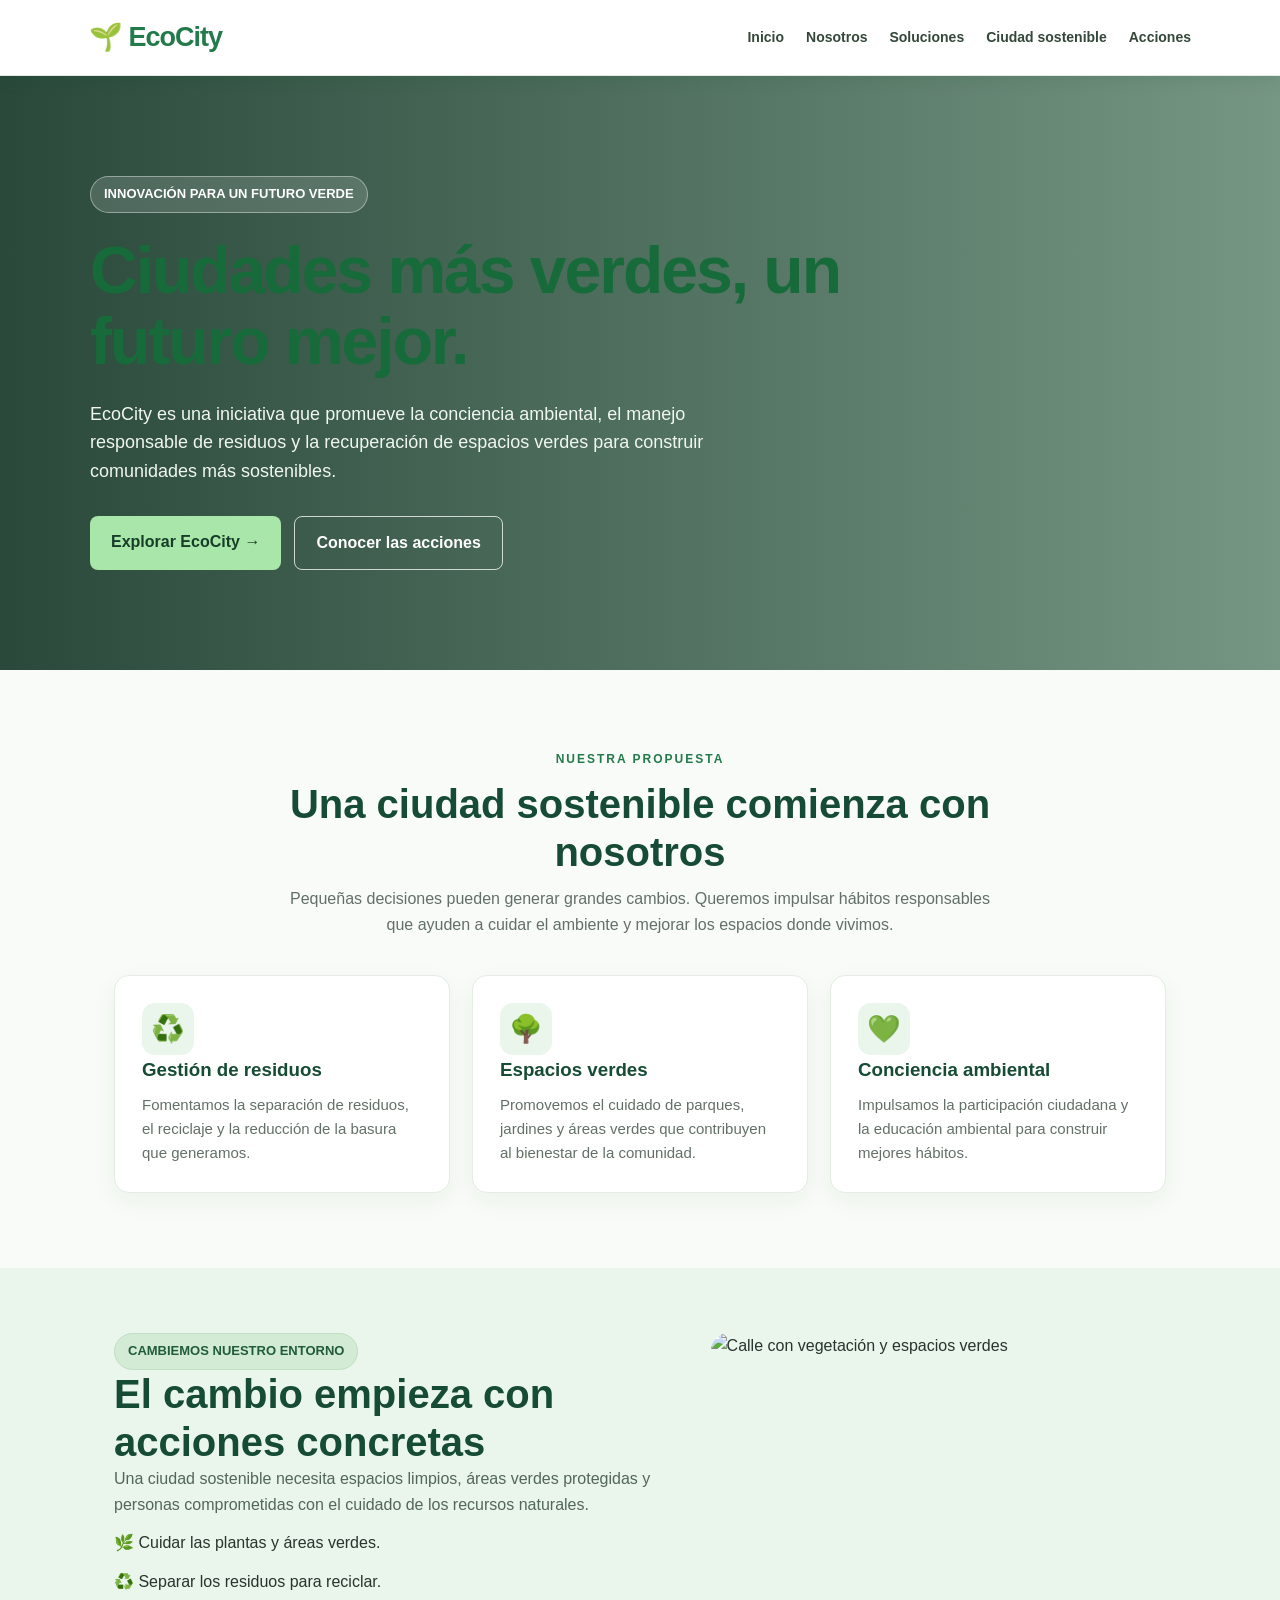
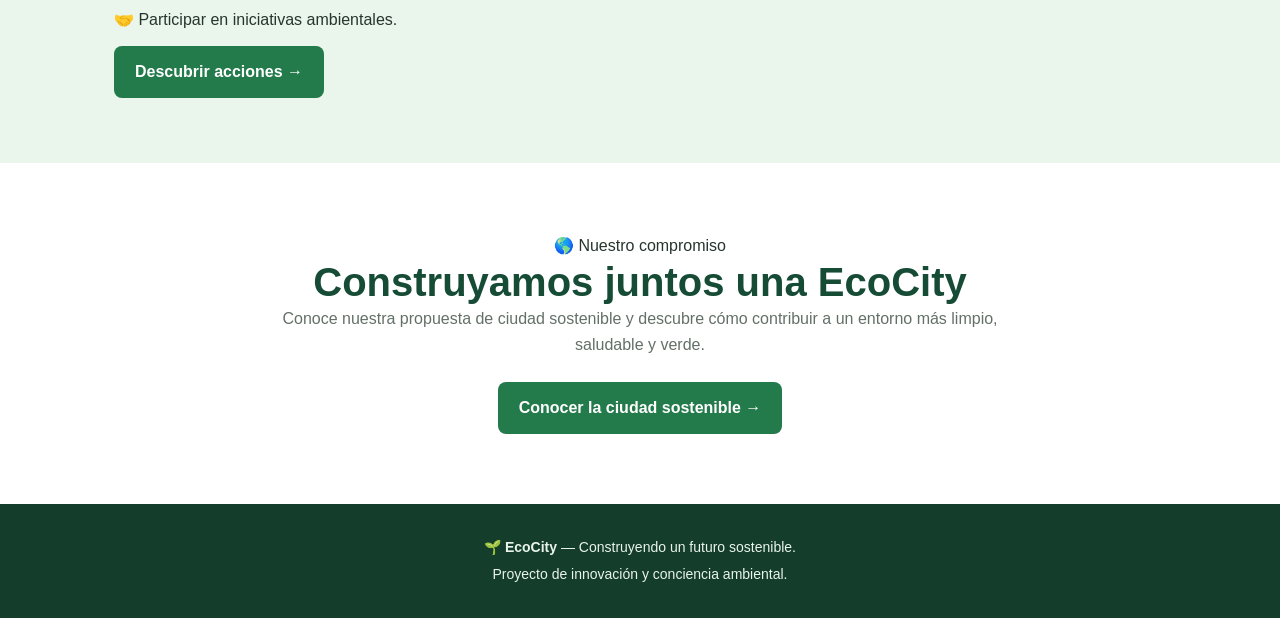
==== commit 5104d298: "Revise index.html for EcoCity project Updated the HTML structure and content for EcoCity, enhancing " ====
--- a/index.html
+++ b/index.html
@@ -4,126 +4,470 @@
 <head>
     <meta charset="UTF-8">
     <meta name="viewport" content="width=device-width, initial-scale=1.0">
-    <title>Sopa de Letras Ecológica | EcoCity</title>
+
+    <title>EcoCity | Construyendo ciudades sostenibles</title>
+
+    <meta name="description" content="EcoCity promueve ciudades más limpias, verdes y sostenibles mediante la conciencia ambiental y la gestión responsable de residuos.">
 
     <link rel="stylesheet" href="estilos.css">
-    <script src="juego.js" defer></script>
+
+    <style>
+        :root {
+            --verde: #237a4b;
+            --verde-oscuro: #164b35;
+            --verde-claro: #eaf5eb;
+            --blanco: #ffffff;
+            --texto: #26352d;
+            --gris: #637067;
+        }
+
+        * {
+            box-sizing: border-box;
+        }
+
+        html {
+            scroll-behavior: smooth;
+        }
+
+        body {
+            margin: 0;
+            font-family: Arial, Helvetica, sans-serif;
+            color: var(--texto);
+            background: #f8fbf7;
+            line-height: 1.6;
+        }
+
+        a {
+            text-decoration: none;
+        }
+
+        .ec-header {
+            background: var(--blanco);
+            border-bottom: 1px solid #e4ece4;
+            position: sticky;
+            top: 0;
+            z-index: 10;
+        }
+
+        .ec-nav {
+            max-width: 1150px;
+            margin: auto;
+            padding: 16px 24px;
+            display: flex;
+            justify-content: space-between;
+            align-items: center;
+            gap: 20px;
+        }
+
+        .ec-logo {
+            color: var(--verde);
+            font-size: 27px;
+            font-weight: 800;
+            letter-spacing: -1px;
+        }
+
+        .ec-links {
+            display: flex;
+            flex-wrap: wrap;
+            gap: 22px;
+        }
+
+        .ec-links a {
+            color: #34473a;
+            font-size: 14px;
+            font-weight: 600;
+        }
+
+        .ec-links a:hover {
+            color: var(--verde);
+        }
+
+        .ec-hero {
+            background:
+                linear-gradient(90deg, rgba(13, 48, 32, .88),
+                rgba(20, 74, 45, .57)),
+                url("https://images.unsplash.com/photo-1518005020951-eccb494ad742?auto=format&fit=crop&w=1800&q=85")
+                center 55% / cover;
+            color: white;
+            padding: 100px 24px;
+        }
+
+        .ec-hero-content {
+            max-width: 1100px;
+            margin: auto;
+        }
+
+        .ec-etiqueta {
+            display: inline-block;
+            padding: 7px 13px;
+            background: rgba(255, 255, 255, .15);
+            border: 1px solid rgba(255, 255, 255, .4);
+            border-radius: 30px;
+            font-size: 13px;
+            font-weight: 700;
+        }
+
+        .ec-hero h1 {
+            max-width: 760px;
+            font-size: clamp(38px, 6vw, 66px);
+            line-height: 1.08;
+            margin: 22px 0;
+            letter-spacing: -2px;
+        }
+
+        .ec-hero p {
+            max-width: 650px;
+            font-size: 18px;
+            color: #f0f6f0;
+            margin-bottom: 30px;
+        }
+
+        .ec-botones {
+            display: flex;
+            flex-wrap: wrap;
+            gap: 13px;
+        }
+
+        .ec-boton {
+            display: inline-block;
+            padding: 13px 21px;
+            border-radius: 8px;
+            font-weight: 700;
+            transition: transform .2s, background .2s;
+        }
+
+        .ec-boton:hover {
+            transform: translateY(-2px);
+        }
+
+        .ec-boton-principal {
+            background: #a9e6a9;
+            color: #173d29;
+        }
+
+        .ec-boton-secundario {
+            color: white;
+            border: 1px solid rgba(255, 255, 255, .75);
+        }
+
+        .ec-seccion {
+            max-width: 1100px;
+            margin: auto;
+            padding: 75px 24px;
+        }
+
+        .ec-titulo {
+            text-align: center;
+            max-width: 720px;
+            margin: 0 auto 38px;
+        }
+
+        .ec-titulo span {
+            color: var(--verde);
+            font-weight: 800;
+            text-transform: uppercase;
+            font-size: 12px;
+            letter-spacing: 2px;
+        }
+
+        .ec-titulo h2 {
+            font-size: clamp(28px, 4vw, 40px);
+            line-height: 1.2;
+            margin: 10px 0;
+            color: var(--verde-oscuro);
+        }
+
+        .ec-titulo p {
+            color: var(--gris);
+        }
+
+        .ec-grid {
+            display: grid;
+            grid-template-columns: repeat(3, minmax(0, 1fr));
+            gap: 22px;
+        }
+
+        .ec-card {
+            background: white;
+            border: 1px solid #e4ece4;
+            border-radius: 15px;
+            padding: 27px;
+            box-shadow: 0 8px 24px rgba(30, 70, 40, .05);
+        }
+
+        .ec-icono {
+            width: 52px;
+            height: 52px;
+            display: grid;
+            place-items: center;
+            background: var(--verde-claro);
+            border-radius: 13px;
+            font-size: 27px;
+        }
+
+        .ec-card h3 {
+            color: var(--verde-oscuro);
+            margin-bottom: 8px;
+        }
+
+        .ec-card p {
+            color: var(--gris);
+            font-size: 15px;
+        }
+
+        .ec-destacado {
+            background: var(--verde-claro);
+        }
+
+        .ec-destacado-contenido {
+            max-width: 1100px;
+            margin: auto;
+            padding: 65px 24px;
+            display: grid;
+            grid-template-columns: 1.1fr .9fr;
+            align-items: center;
+            gap: 40px;
+        }
+
+        .ec-destacado h2 {
+            color: var(--verde-oscuro);
+            font-size: clamp(28px, 4vw, 40px);
+            line-height: 1.2;
+        }
+
+        .ec-destacado p {
+            color: #53665a;
+        }
+
+        .ec-lista {
+            list-style: none;
+            padding: 0;
+        }
+
+        .ec-lista li {
+            margin: 13px 0;
+        }
+
+        .ec-imagen {
+            width: 100%;
+            min-height: 280px;
+            height: 100%;
+            max-height: 380px;
+            object-fit: cover;
+            border-radius: 18px;
+        }
+
+        .ec-acciones {
+            background: white;
+            text-align: center;
+        }
+
+        .ec-acciones-contenido {
+            max-width: 800px;
+            margin: auto;
+            padding: 70px 24px;
+        }
+
+        .ec-acciones h2 {
+            font-size: clamp(28px, 4vw, 40px);
+            color: var(--verde-oscuro);
+            line-height: 1.2;
+        }
+
+        .ec-acciones p {
+            color: var(--gris);
+            margin-bottom: 25px;
+        }
+
+        .ec-boton-verde {
+            background: var(--verde);
+            color: white;
+        }
+
+        .ec-footer {
+            background: #143d2c;
+            color: #e9f4eb;
+            text-align: center;
+            padding: 27px 20px;
+            font-size: 14px;
+        }
+
+        .ec-footer p {
+            margin: 5px 0;
+        }
+
+        @media (max-width: 760px) {
+            .ec-nav {
+                align-items: flex-start;
+                flex-direction: column;
+            }
+
+            .ec-links {
+                gap: 12px 18px;
+            }
+
+            .ec-hero {
+                padding: 75px 22px;
+            }
+
+            .ec-grid {
+                grid-template-columns: 1fr;
+            }
+
+            .ec-destacado-contenido {
+                grid-template-columns: 1fr;
+            }
+        }
+    </style>
 </head>
 
 <body>
 
-    <header class="encabezado">
-        <div class="logo">🌱 EcoCity</div>
-        <p>Aprende jugando, cuida nuestro planeta</p>
+    <header class="ec-header">
+        <nav class="ec-nav">
+            <a class="ec-logo" href="index.html">🌱 EcoCity</a>
+
+            <div class="ec-links">
+                <a href="index.html">Inicio</a>
+                <a href="#nosotros">Nosotros</a>
+                <a href="#soluciones">Soluciones</a>
+                <a href="ciudad.html">Ciudad sostenible</a>
+                <a href="acciones.html">Acciones</a>
+            </div>
+        </nav>
     </header>
 
-    <main class="contenedor">
-        
-<section id="pantalla-bienvenida" class="pantalla-bienvenida">
-    <div class="bienvenida-contenido">
-        <span class="bienvenida-icono">🌍</span>
-
-        <h2>¡Bienvenido a EcoCity!</h2>
-
-        <h3>Reto ecológico: Sopa de letras</h3>
-
-        <p>
-            Pon a prueba tus conocimientos sobre el medio ambiente.
-            Encuentra las 10 palabras escondidas antes de que termine el tiempo.
-        </p>
-
-        <div class="instrucciones">
-            <p>⭐ Cada palabra vale 10 puntos.</p>
-            <p>⏱️ Tienes 3 minutos para completar el reto.</p>
-            <p>🌱 Busca palabras relacionadas con nuestro planeta.</p>
-        </div>
-
-        <button id="boton-comenzar" class="boton-principal">
-            🚀 Comenzar aventura
-        </button>
-    </div>
-</section>
-
-
-        <section class="presentacion" id="presentacion" style="display: none;">
-            <span class="etiqueta">JUEGO ECOLÓGICO</span>
-
-            <h1>🌎 Sopa de Letras</h1>
-
-            <p>
-                Encuentra las palabras escondidas y demuestra
-                cuánto sabes sobre el cuidado del medio ambiente.
-            </p>
+    <main>
+        <section class="ec-hero">
+            <div class="ec-hero-content">
+                <span class="ec-etiqueta">
+                    INNOVACIÓN PARA UN FUTURO VERDE
+                </span>
+
+                <h1>Ciudades más verdes, un futuro mejor.</h1>
+
+                <p>
+                    EcoCity es una iniciativa que promueve la conciencia
+                    ambiental, el manejo responsable de residuos y la
+                    recuperación de espacios verdes para construir
+                    comunidades más sostenibles.
+                </p>
+
+                <div class="ec-botones">
+                    <a class="ec-boton ec-boton-principal"
+                       href="ciudad.html">
+                        Explorar EcoCity →
+                    </a>
+
+                    <a class="ec-boton ec-boton-secundario"
+                       href="acciones.html">
+                        Conocer las acciones
+                    </a>
+                </div>
+            </div>
         </section>
 
-        <section class="panel-juego" id="panel-juego" style="display: none;">
-
-            <div class="estadisticas">
-
-                <div class="estadistica">
-                    <span>⭐ Puntos</span>
-                    <strong id="puntos">0</strong>
+        <section class="ec-seccion" id="nosotros">
+            <div class="ec-titulo">
+                <span>Nuestra propuesta</span>
+                <h2>Una ciudad sostenible comienza con nosotros</h2>
+                <p>
+                    Pequeñas decisiones pueden generar grandes cambios.
+                    Queremos impulsar hábitos responsables que ayuden a
+                    cuidar el ambiente y mejorar los espacios donde vivimos.
+                </p>
+            </div>
+
+            <div class="ec-grid">
+                <article class="ec-card">
+                    <div class="ec-icono">♻️</div>
+                    <h3>Gestión de residuos</h3>
+                    <p>
+                        Fomentamos la separación de residuos, el reciclaje
+                        y la reducción de la basura que generamos.
+                    </p>
+                </article>
+
+                <article class="ec-card">
+                    <div class="ec-icono">🌳</div>
+                    <h3>Espacios verdes</h3>
+                    <p>
+                        Promovemos el cuidado de parques, jardines y áreas
+                        verdes que contribuyen al bienestar de la comunidad.
+                    </p>
+                </article>
+
+                <article class="ec-card">
+                    <div class="ec-icono">💚</div>
+                    <h3>Conciencia ambiental</h3>
+                    <p>
+                        Impulsamos la participación ciudadana y la educación
+                        ambiental para construir mejores hábitos.
+                    </p>
+                </article>
+            </div>
+        </section>
+
+        <section class="ec-destacado" id="soluciones">
+            <div class="ec-destacado-contenido">
+                <div>
+                    <span class="ec-etiqueta"
+                          style="background:#d3ebd5;color:#205c39;border-color:#c1dfc4">
+                        CAMBIEMOS NUESTRO ENTORNO
+                    </span>
+
+                    <h2>El cambio empieza con acciones concretas</h2>
+
+                    <p>
+                        Una ciudad sostenible necesita espacios limpios,
+                        áreas verdes protegidas y personas comprometidas
+                        con el cuidado de los recursos naturales.
+                    </p>
+
+                    <ul class="ec-lista">
+                        <li>🌿 Cuidar las plantas y áreas verdes.</li>
+                        <li>♻️ Separar los residuos para reciclar.</li>
+                        <li>🤝 Participar en iniciativas ambientales.</li>
+                    </ul>
+
+                    <a class="ec-boton ec-boton-verde"
+                       href="acciones.html">
+                        Descubrir acciones →
+                    </a>
                 </div>
 
-                <div class="estadistica">
-                    <span>⏱️ Tiempo</span>
-                    <strong id="tiempo">03:00</strong>
-                </div>
-
-                <div class="estadistica">
-                    <span>✅ Encontradas</span>
-                    <strong id="progreso">0/10</strong>
-                </div>
-
-            </div>
-
-            <div class="contenido-juego">
-
-                <div class="zona-tablero">
-
-                    <h2>Encuentra las palabras</h2>
-
-                    <div id="tablero" class="tablero">
-                        <!-- Las letras se generarán con JavaScript -->
-                    </div>
-
-                    <p id="mensaje" class="mensaje">
-                        ¡Selecciona las letras para encontrar una palabra!
-                    </p>
-
-                </div>
-
-                <aside class="zona-palabras">
-
-                    <h2>📋 Palabras por encontrar</h2>
-
-                    <ul id="lista-palabras">
-                        <!-- Las palabras se generarán con JavaScript -->
-                    </ul>
-
-                </aside>
-
-            </div>
-
-            <div class="controles">
-                <button id="boton-iniciar" class="boton-principal">
-                    ▶ Iniciar juego
-                </button>
-
-                <button id="boton-reiniciar" class="boton-secundario">
-                    ↻ Volver a jugar
-                </button>
-            </div>
-
-            <div id="resultado" class="resultado"></div>
-
+                <img
+                    class="ec-imagen"
+                    src="https://ecolife.zone/wp-content/uploads/2024/10/green_streets_incorporating_nature_and_sustainability_into_pedestrian_spaces-1024x578.webp"
+                    alt="Calle con vegetación y espacios verdes"
+                    loading="lazy"
+                >
+            </div>
         </section>
 
-        <footer>
-            <p>🌿 EcoCity | Pequeñas acciones, grandes cambios</p>
-        </footer>
-
+        <section class="ec-acciones">
+            <div class="ec-acciones-contenido">
+                <span>🌎 Nuestro compromiso</span>
+
+                <h2>Construyamos juntos una EcoCity</h2>
+
+                <p>
+                    Conoce nuestra propuesta de ciudad sostenible y descubre
+                    cómo contribuir a un entorno más limpio, saludable y verde.
+                </p>
+
+                <a class="ec-boton ec-boton-verde"
+                   href="ciudad.html">
+                    Conocer la ciudad sostenible →
+                </a>
+            </div>
+        </section>
     </main>
+
+    <footer class="ec-footer">
+        <p><strong>🌱 EcoCity</strong> — Construyendo un futuro sostenible.</p>
+        <p>Proyecto de innovación y conciencia ambiental.</p>
+    </footer>
 
 </body>
 </html>
